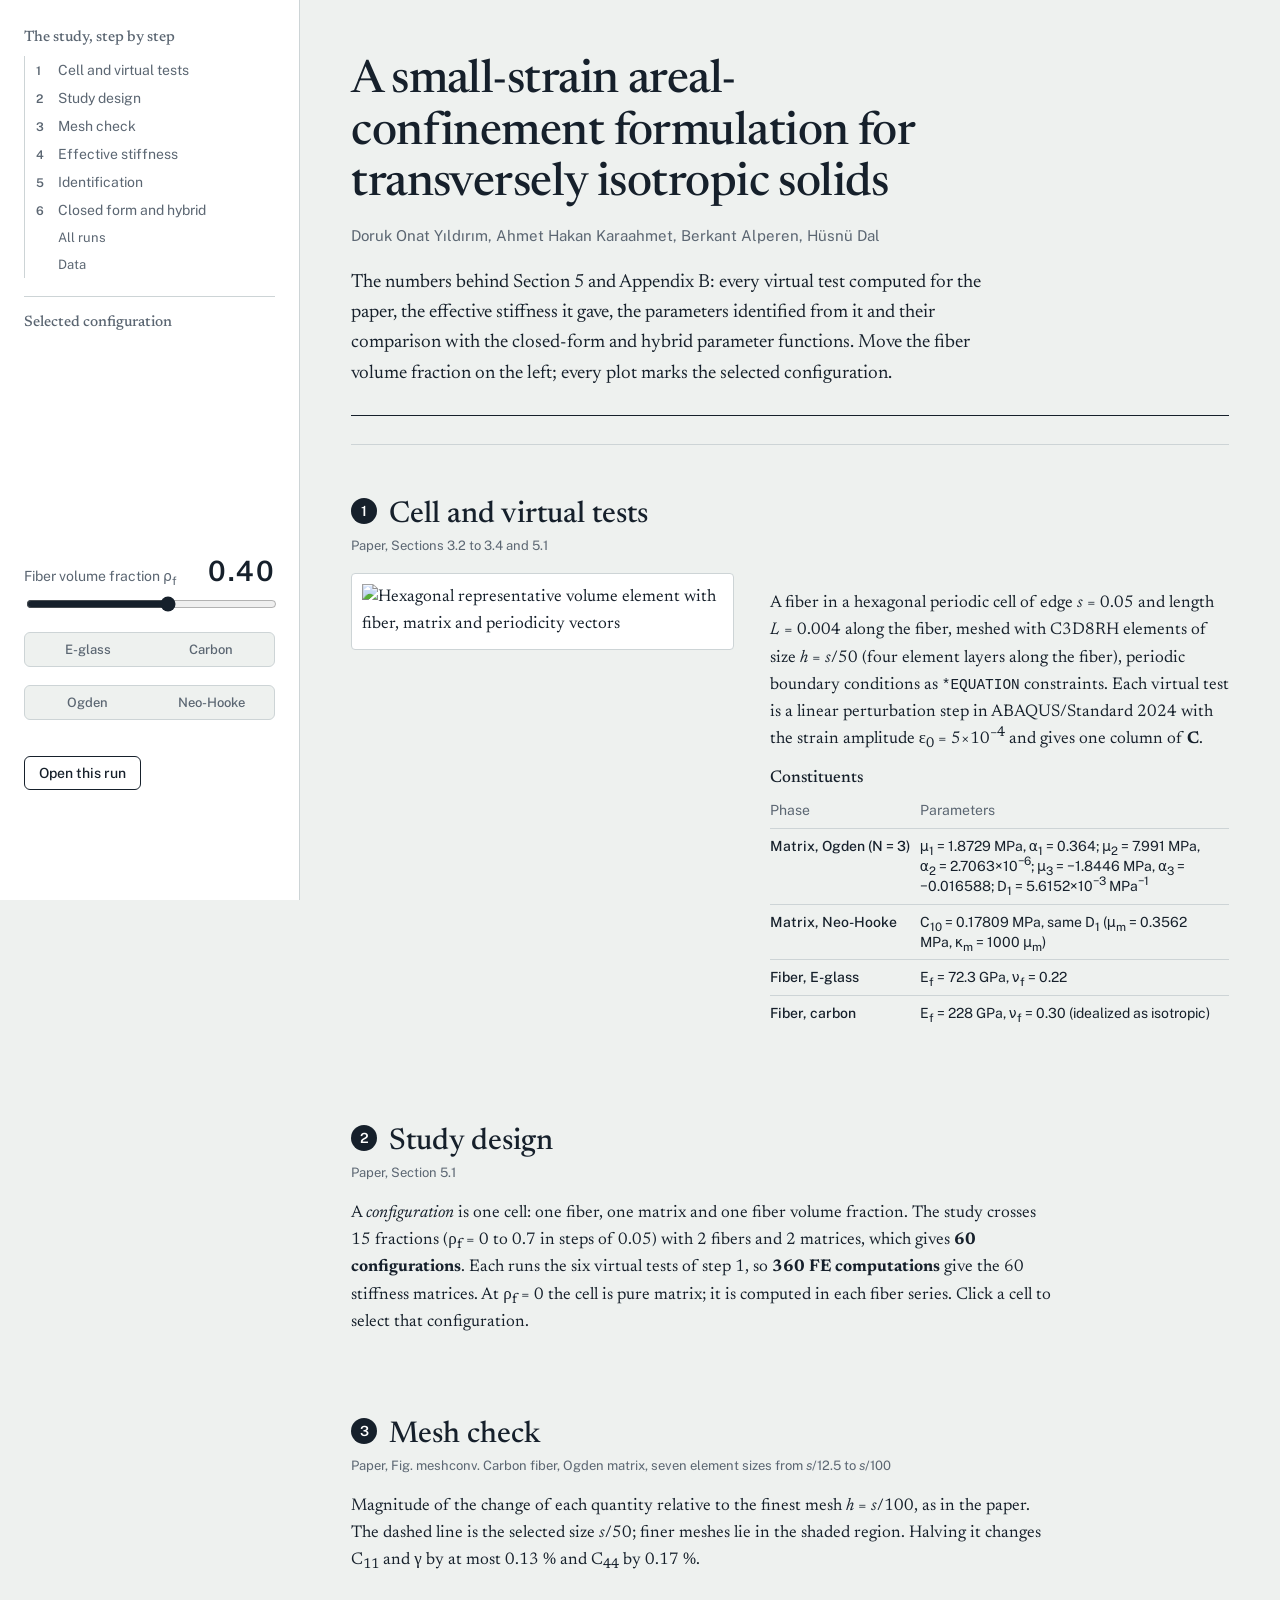
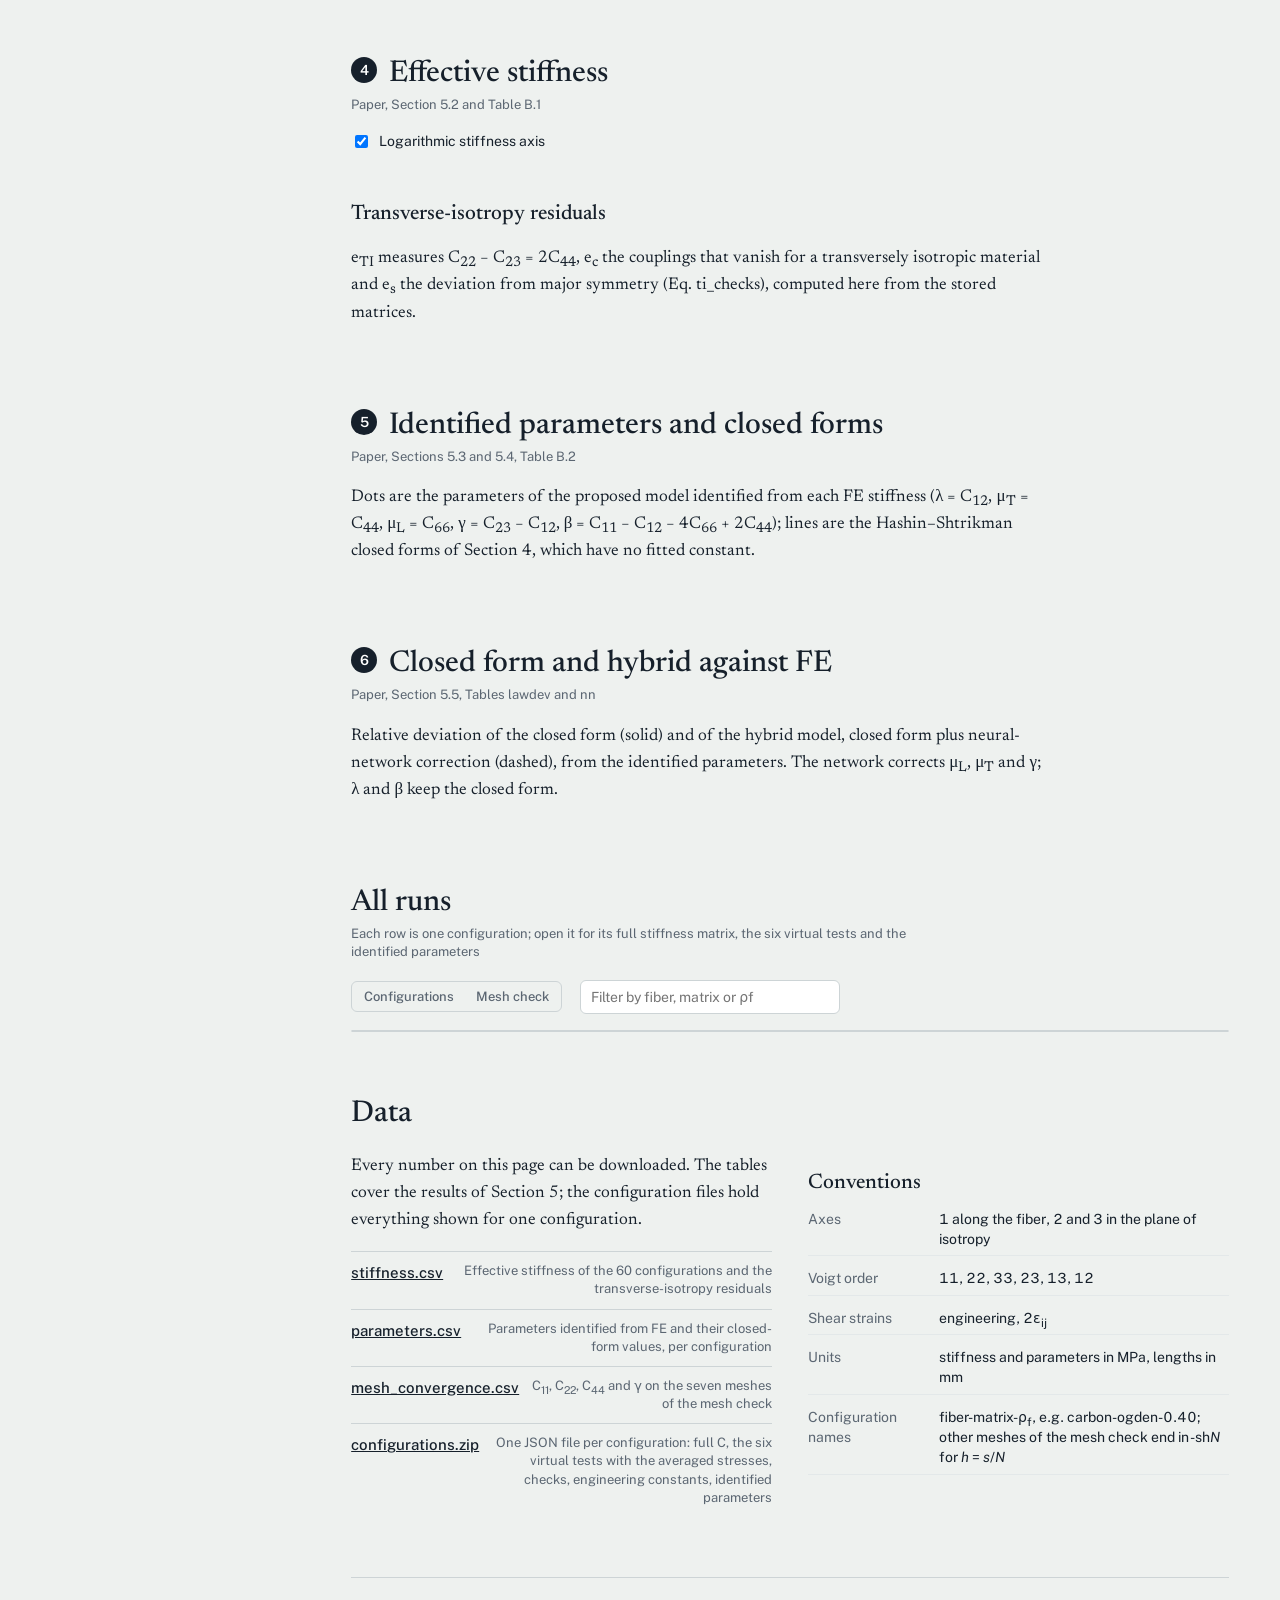
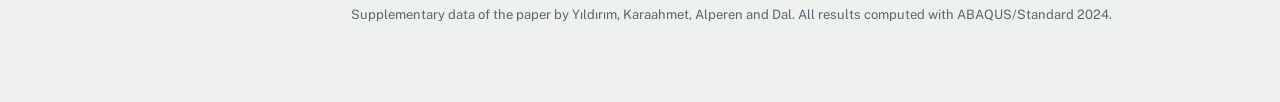
==== src/index.html @ 4d4d81b9 "Supplementary data page of the areal-confinement paper" ====
<!doctype html>
<html lang="en">
<head>
<meta charset="utf-8">
<meta name="viewport" content="width=device-width, initial-scale=1">
<title>Areal confinement data</title>
<meta name="description" content="Every finite element run, stiffness matrix and identified parameter behind the paper on the areal-confinement formulation for transversely isotropic solids.">
<link rel="preconnect" href="https://fonts.googleapis.com">
<link rel="preconnect" href="https://fonts.gstatic.com" crossorigin>
<link href="https://fonts.googleapis.com/css2?family=Newsreader:ital,opsz,wght@0,6..72,400;0,6..72,500;0,6..72,600;1,6..72,400&family=Public+Sans:wght@400;500;600&display=swap" rel="stylesheet">
<link rel="stylesheet" href="style.css">
<link rel="icon" href="data:image/svg+xml,%3Csvg xmlns='http://www.w3.org/2000/svg' viewBox='-1 -1 2 2'%3E%3Cpolygon points='1,0 .5,.866 -.5,.866 -1,0 -.5,-.866 .5,-.866' fill='%23e3c27a'/%3E%3Ccircle r='.55' fill='%231c7c8c'/%3E%3C/svg%3E">
</head>
<body>
<a class="skip" href="#main">Skip to the data</a>

<aside class="rail" aria-label="Selected run">
  <div class="rail-inner">
    <nav class="steps" aria-label="Study steps">
      <p class="rail-title">The study, step by step</p>
      <ol id="step-nav">
        <li><a href="#model"><b>1</b>Cell and virtual tests</a></li>
        <li><a href="#design"><b>2</b>Study design</a></li>
        <li><a href="#mesh"><b>3</b>Mesh check</a></li>
        <li><a href="#stiffness"><b>4</b>Effective stiffness</a></li>
        <li><a href="#parameters"><b>5</b>Identification</a></li>
        <li><a href="#hybrid"><b>6</b>Closed form and hybrid</a></li>
        <li class="aux"><a href="#runs">All runs</a></li>
        <li class="aux"><a href="#data">Data</a></li>
      </ol>
    </nav>
    <p class="rail-title">Selected configuration</p>
    <svg id="cell" class="cell" viewBox="-1.45 -1.3 2.9 2.6" role="img" aria-label="Cross-section of the periodic hexagonal cell at the selected fiber volume fraction"></svg>
    <div class="control">
      <label for="rho">Fiber volume fraction <span class="sym">&rho;<sub>f</sub></span></label>
      <output id="rho-out" for="rho">0.40</output>
      <input id="rho" type="range" min="0" max="14" step="1" value="8">
    </div>
    <div class="control seg" role="radiogroup" aria-label="Fiber">
      <button type="button" data-fiber="E-glass" role="radio">E-glass</button>
      <button type="button" data-fiber="carbon" role="radio">Carbon</button>
    </div>
    <div class="control seg" role="radiogroup" aria-label="Matrix">
      <button type="button" data-matrix="ogden" role="radio">Ogden</button>
      <button type="button" data-matrix="neo_hooke" role="radio">Neo-Hooke</button>
    </div>
    <dl id="readout" class="readout"></dl>
    <button type="button" id="open-current" class="link-btn">Open this run</button>
  </div>
</aside>

<main id="main">
  <header class="intro">
    <h1>A small-strain areal-confinement formulation for transversely isotropic solids</h1>
    <p class="authors">Doruk Onat Y&inodot;ld&inodot;r&inodot;m, Ahmet Hakan Karaahmet, Berkant Alperen, H&uuml;sn&uuml; Dal</p>
    <p class="lede">The numbers behind Section&nbsp;5 and Appendix&nbsp;B: every virtual test computed for the paper, the
      effective stiffness it gave, the parameters identified from it and their comparison with the closed-form and
      hybrid parameter functions. Move the fiber volume fraction on the left; every plot marks the selected configuration.</p>
    <ol class="flow" id="flow"></ol>
  </header>

  <section id="model" aria-labelledby="h-model">
    <h2 id="h-model"><span class="num">1</span>Cell and virtual tests</h2>
    <p class="sec-ref">Paper, Sections 3.2 to 3.4 and 5.1</p>
    <div class="split">
      <figure class="rve">
        <img src="img/fig_hexrve.png" alt="Hexagonal representative volume element with fiber, matrix and periodicity vectors" loading="lazy">
      </figure>
      <div>
        <p>A fiber in a hexagonal periodic cell of edge <i>s</i>&nbsp;=&nbsp;0.05 and length <i>L</i>&nbsp;=&nbsp;0.004 along the fiber, meshed with
          C3D8RH elements of size <i>h</i>&nbsp;=&nbsp;<i>s</i>/50 (four element layers along the fiber), periodic boundary conditions as
          <code>*EQUATION</code> constraints. Each virtual test is a linear perturbation step in ABAQUS/Standard 2024 with the strain amplitude
          &epsilon;<sub>0</sub>&nbsp;=&nbsp;5&times;10<sup>&minus;4</sup> and gives one column of <b>C</b>.</p>
        <table class="materials">
          <caption>Constituents</caption>
          <thead><tr><th scope="col">Phase</th><th scope="col">Parameters</th></tr></thead>
          <tbody>
            <tr><th scope="row">Matrix, Ogden (N = 3)</th><td>&mu;<sub>1</sub> = 1.8729 MPa, &alpha;<sub>1</sub> = 0.364; &mu;<sub>2</sub> = 7.991 MPa, &alpha;<sub>2</sub> = 2.7063&times;10<sup>&minus;6</sup>; &mu;<sub>3</sub> = &minus;1.8446 MPa, &alpha;<sub>3</sub> = &minus;0.016588; D<sub>1</sub> = 5.6152&times;10<sup>&minus;3</sup> MPa<sup>&minus;1</sup></td></tr>
            <tr><th scope="row">Matrix, Neo-Hooke</th><td>C<sub>10</sub> = 0.17809 MPa, same D<sub>1</sub> (&mu;<sub>m</sub> = 0.3562 MPa, &kappa;<sub>m</sub> = 1000 &mu;<sub>m</sub>)</td></tr>
            <tr><th scope="row">Fiber, E-glass</th><td>E<sub>f</sub> = 72.3 GPa, &nu;<sub>f</sub> = 0.22</td></tr>
            <tr><th scope="row">Fiber, carbon</th><td>E<sub>f</sub> = 228 GPa, &nu;<sub>f</sub> = 0.30 (idealized as isotropic)</td></tr>
          </tbody>
        </table>
      </div>
    </div>
    <div class="tests">
      <div class="test-tabs" role="tablist" aria-label="Virtual test" id="test-tabs"></div>
      <figure class="test-view" id="test-view" role="tabpanel"></figure>
    </div>
  </section>

  <section id="design" aria-labelledby="h-design">
    <h2 id="h-design"><span class="num">2</span>Study design</h2>
    <p class="sec-ref">Paper, Section 5.1</p>
    <p>A <em>configuration</em> is one cell: one fiber, one matrix and one fiber volume fraction. The study crosses
      15 fractions (&rho;<sub>f</sub>&nbsp;=&nbsp;0 to 0.7 in steps of 0.05) with 2 fibers and 2 matrices, which gives
      <b>60 configurations</b>. Each runs the six virtual tests of step&nbsp;1, so <b>360 FE computations</b> give the 60 stiffness matrices.
      At &rho;<sub>f</sub>&nbsp;=&nbsp;0 the cell is pure matrix; it is computed in each fiber series. Click a cell to select that configuration.</p>
    <div class="scroll"><table class="matrix" id="design-matrix"></table></div>
  </section>

  <section id="mesh" aria-labelledby="h-mesh">
    <h2 id="h-mesh"><span class="num">3</span>Mesh check</h2>
    <p class="sec-ref">Paper, Fig. meshconv. Carbon fiber, Ogden matrix, seven element sizes from <i>s</i>/12.5 to <i>s</i>/100</p>
    <p>Magnitude of the change of each quantity relative to the finest mesh <i>h</i>&nbsp;=&nbsp;<i>s</i>/100, as in the paper. The dashed line is the selected size <i>s</i>/50; finer meshes lie in the shaded region.
      Halving it changes C<sub>11</sub> and &gamma; by at most 0.13&nbsp;% and C<sub>44</sub> by 0.17&nbsp;%.</p>
    <div class="grid g4" id="mesh-charts"></div>
  </section>

  <section id="stiffness" aria-labelledby="h-stiffness">
    <h2 id="h-stiffness"><span class="num">4</span>Effective stiffness</h2>
    <p class="sec-ref">Paper, Section 5.2 and Table B.1</p>
    <div class="toolbar">
      <label class="check"><input type="checkbox" id="logy" checked> Logarithmic stiffness axis</label>
    </div>
    <div class="grid g3" id="stiff-charts"></div>
    <h3>Transverse-isotropy residuals</h3>
    <p>e<sub>TI</sub> measures C<sub>22</sub>&nbsp;&minus;&nbsp;C<sub>23</sub>&nbsp;=&nbsp;2C<sub>44</sub>, e<sub>c</sub> the couplings that vanish
      for a transversely isotropic material and e<sub>s</sub> the deviation from major symmetry (Eq. ti_checks), computed here from the stored matrices.</p>
    <div class="grid g3" id="resid-charts"></div>
  </section>

  <section id="parameters" aria-labelledby="h-params">
    <h2 id="h-params"><span class="num">5</span>Identified parameters and closed forms</h2>
    <p class="sec-ref">Paper, Sections 5.3 and 5.4, Table B.2</p>
    <p>Dots are the parameters of the proposed model identified from each FE stiffness
      (&lambda; = C<sub>12</sub>, &mu;<sub>T</sub> = C<sub>44</sub>, &mu;<sub>L</sub> = C<sub>66</sub>, &gamma; = C<sub>23</sub> &minus; C<sub>12</sub>,
      &beta; = C<sub>11</sub> &minus; C<sub>12</sub> &minus; 4C<sub>66</sub> + 2C<sub>44</sub>); lines are the Hashin&ndash;Shtrikman closed forms of Section 4, which have no fitted constant.</p>
    <div class="grid g3" id="param-charts"></div>
  </section>

  <section id="hybrid" aria-labelledby="h-hybrid">
    <h2 id="h-hybrid"><span class="num">6</span>Closed form and hybrid against FE</h2>
    <p class="sec-ref">Paper, Section 5.5, Tables lawdev and nn</p>
    <p>Relative deviation of the closed form (solid) and of the hybrid model, closed form plus neural-network correction (dashed), from the identified
      parameters. The network corrects &mu;<sub>L</sub>, &mu;<sub>T</sub> and &gamma;; &lambda; and &beta; keep the closed form.</p>
    <div class="grid g3" id="dev-charts"></div>
  </section>

  <section id="runs" aria-labelledby="h-runs">
    <h2 id="h-runs">All runs</h2>
    <p class="sec-ref">Each row is one configuration; open it for its full stiffness matrix, the six virtual tests and the identified parameters</p>
    <div class="toolbar" id="run-filters">
      <div class="seg small" role="radiogroup" aria-label="Study">
        <button type="button" data-study="main" role="radio">Configurations</button>
        <button type="button" data-study="mesh" role="radio">Mesh check</button>
      </div>
      <input type="search" id="run-search" placeholder="Filter by fiber, matrix or ρf" aria-label="Filter runs">
      <span id="run-count" class="muted"></span>
    </div>
    <div class="table-wrap">
      <table class="runs" id="run-table">
        <thead></thead>
        <tbody></tbody>
      </table>
    </div>
  </section>

  <section id="data" aria-labelledby="h-data">
    <h2 id="h-data">Data</h2>
    <div class="split even">
      <div>
        <p>Every number on this page can be downloaded. The tables cover the results of Section&nbsp;5; the configuration
          files hold everything shown for one configuration.</p>
        <ul class="downloads">
          <li><a href="data/stiffness.csv" download>stiffness.csv</a><span>Effective stiffness of the 60 configurations and the transverse-isotropy residuals</span></li>
          <li><a href="data/parameters.csv" download>parameters.csv</a><span>Parameters identified from FE and their closed-form values, per configuration</span></li>
          <li><a href="data/mesh_convergence.csv" download>mesh_convergence.csv</a><span>C<sub>11</sub>, C<sub>22</sub>, C<sub>44</sub> and &gamma; on the seven meshes of the mesh check</span></li>
          <li><a href="data/configurations.zip" download>configurations.zip</a><span>One JSON file per configuration: full C, the six virtual tests with the averaged stresses, checks, engineering constants, identified parameters</span></li>
        </ul>
      </div>
      <div>
        <h3>Conventions</h3>
        <dl class="kv conv">
          <div><dt>Axes</dt><dd>1 along the fiber, 2 and 3 in the plane of isotropy</dd></div>
          <div><dt>Voigt order</dt><dd>11, 22, 33, 23, 13, 12</dd></div>
          <div><dt>Shear strains</dt><dd>engineering, 2&epsilon;<sub>ij</sub></dd></div>
          <div><dt>Units</dt><dd>stiffness and parameters in MPa, lengths in mm</dd></div>
          <div><dt>Configuration names</dt><dd>fiber-matrix-&rho;<sub>f</sub>, e.g. carbon-ogden-0.40; other meshes of the mesh check end in -sh<i>N</i> for <i>h</i>&nbsp;=&nbsp;<i>s</i>/<i>N</i></dd></div>
        </dl>
      </div>
    </div>
  </section>

  <footer class="foot">
    <p>Supplementary data of the paper by Y&inodot;ld&inodot;r&inodot;m, Karaahmet, Alperen and Dal. All results computed with ABAQUS/Standard 2024.</p>
  </footer>
</main>

<div class="drawer-backdrop" id="backdrop" hidden></div>
<aside class="drawer" id="drawer" aria-labelledby="drawer-title" role="dialog" aria-modal="true" hidden>
  <header class="drawer-head">
    <h2 id="drawer-title"></h2>
    <button type="button" class="close" id="drawer-close" aria-label="Close">&times;</button>
  </header>
  <div class="drawer-body" id="drawer-body"></div>
</aside>

<div class="tip" id="tip" role="status" hidden></div>
<script src="app.js"></script>
</body>
</html>
---- src/style.css ----
:root {
  --bg: #eef1ef;
  --surface: #ffffff;
  --ink: #16202b;
  --muted: #5b6672;
  --rule: #cdd4d6;
  --matrix: #e3c27a;
  --matrix-edge: #b8964a;
  --glass: #1c7c8c;
  --carbon: #4a3f8f;
  --cursor: #c2410c;
  --grid: #e3e8e9;
  --serif: "Newsreader", "Iowan Old Style", Georgia, serif;
  --sans: "Public Sans", "Segoe UI", system-ui, sans-serif;
  --rail: 300px;
  color-scheme: light;
}
@media (prefers-color-scheme: dark) {
  :root:not([data-theme="light"]) {
    --bg: #12181e; --surface: #1a222a; --ink: #e6ebee; --muted: #98a3ad; --rule: #2e3943;
    --matrix: #8a7340; --matrix-edge: #b8964a; --glass: #4fb3c2; --carbon: #a597e6; --cursor: #f08a4b; --grid: #232d36;
    color-scheme: dark;
  }
}
:root[data-theme="dark"] {
  --bg: #12181e; --surface: #1a222a; --ink: #e6ebee; --muted: #98a3ad; --rule: #2e3943;
  --matrix: #8a7340; --matrix-edge: #b8964a; --glass: #4fb3c2; --carbon: #a597e6; --cursor: #f08a4b; --grid: #232d36;
  color-scheme: dark;
}

* { box-sizing: border-box; }
[hidden] { display: none !important; }
html { scroll-behavior: smooth; }
@media (prefers-reduced-motion: reduce) { html { scroll-behavior: auto; } * { transition: none !important; } }
body {
  margin: 0; background: var(--bg); color: var(--ink);
  font: 17px/1.6 var(--serif); font-optical-sizing: auto;
  display: grid; grid-template-columns: var(--rail) minmax(0, 1fr);
}
.skip { position: absolute; left: -999px; }
.skip:focus { left: 16px; top: 16px; z-index: 50; background: var(--surface); padding: 8px 12px; }
:focus-visible { outline: 2px solid var(--cursor); outline-offset: 2px; }
code { font: 0.85em/1 ui-monospace, Consolas, monospace; }
sub, sup { line-height: 0; }
.muted { color: var(--muted); }

/* rail: the cell is the instrument that drives the page */
.rail { position: sticky; top: 0; height: 100vh; border-right: 1px solid var(--rule); background: var(--surface); overflow-y: auto; }
.rail-inner { padding: 28px 24px 32px; display: flex; flex-direction: column; gap: 18px; font-family: var(--sans); font-size: 14px; }
.rail-title { margin: 0; font: 500 15px/1.3 var(--serif); color: var(--muted); }
.cell { width: 100%; height: auto; display: block; }
.cell .tile { fill: var(--matrix); stroke: var(--matrix-edge); stroke-width: 0.012; opacity: 0.28; }
.cell .tile-fiber { opacity: 0.22; }
.cell .main { fill: var(--matrix); stroke: var(--matrix-edge); stroke-width: 0.014; }
.cell .fiber { transition: r 260ms cubic-bezier(.3,.7,.2,1), fill 200ms; }
.cell .dim { stroke: var(--muted); stroke-width: 0.008; fill: none; }
.cell text { font: 0.11px var(--sans); fill: var(--muted); }
.control { display: grid; grid-template-columns: 1fr auto; align-items: baseline; gap: 6px 10px; }
.control label { color: var(--muted); }
.control output { font: 600 28px/1 var(--sans); font-variant-numeric: tabular-nums; }
.control input[type=range] { grid-column: 1 / -1; width: 100%; accent-color: var(--ink); }
.seg { display: flex; border: 1px solid var(--rule); border-radius: 6px; padding: 2px; gap: 2px; background: var(--bg); }
.seg button { flex: 1; font: 500 13px/1 var(--sans); padding: 8px 10px; border: 0; border-radius: 4px; background: transparent; color: var(--muted); cursor: pointer; }
.seg button[aria-checked="true"] { background: var(--surface); color: var(--ink); box-shadow: 0 0 0 1px var(--rule); }
.seg.small button { padding: 6px 10px; }
.readout { margin: 0; display: grid; grid-template-columns: auto 1fr; gap: 4px 14px; font-variant-numeric: tabular-nums; }
.readout dt { color: var(--muted); }
.readout dd { margin: 0; text-align: right; }
.readout .sep { grid-column: 1 / -1; border-top: 1px solid var(--rule); margin: 6px 0 2px; }
.link-btn { align-self: start; font: 500 14px var(--sans); color: var(--ink); background: none; border: 1px solid var(--ink); border-radius: 6px; padding: 8px 14px; cursor: pointer; }
.link-btn:hover { background: var(--ink); color: var(--surface); }

/* step navigator */
.steps ol { list-style: none; margin: 8px 0 0; padding: 0; border-left: 1px solid var(--rule); }
.steps a { display: flex; gap: 10px; align-items: baseline; padding: 5px 10px; margin-left: -1px; border-left: 2px solid transparent; color: var(--muted); text-decoration: none; line-height: 1.3; }
.steps a b { font: 600 12px/1 var(--sans); min-width: 12px; color: var(--muted); }
.steps a:hover { color: var(--ink); }
.steps a[aria-current] { border-left-color: var(--cursor); color: var(--ink); font-weight: 500; }
.steps a[aria-current] b { color: var(--cursor); }
.steps .aux a { padding-left: 32px; font-size: 13px; }
.steps + .rail-title { border-top: 1px solid var(--rule); padding-top: 16px; }
.rail .cell { max-width: 210px; margin: 0 auto; }

/* main column */
main { padding: 0 clamp(16px, 4vw, 56px) 40px; min-width: 0; }
main > header, main > section, main > footer { max-width: 1120px; }
.intro { padding: 56px 0 28px; border-bottom: 1px solid var(--rule); }
.intro h1 { font: 500 clamp(30px, 4.2vw, 46px)/1.12 var(--serif); letter-spacing: -0.012em; margin: 0 0 14px; max-width: 22ch; }
.authors { font: 15px/1.4 var(--sans); color: var(--muted); margin: 0 0 22px; }
.lede { font-size: 19px; max-width: 64ch; margin: 0 0 26px; }
.flow { list-style: none; margin: 0; padding: 0; display: grid; grid-template-columns: repeat(3, minmax(0, 1fr)); border-top: 1px solid var(--ink); }
.flow li:nth-child(n+4) { border-top: 1px solid var(--rule); }
.flow li:nth-child(3n) { border-right: 0; }
.flow li:nth-child(3n+1) a { margin-left: 0; }
.flow li { border-right: 1px solid var(--rule); }
.flow li:last-child { border-right: 0; }
.flow a { display: grid; gap: 2px; padding: 12px 14px 12px 0; margin-left: 14px; color: inherit; text-decoration: none; height: 100%; }
.flow li:first-child a { margin-left: 0; }
.flow a:hover .ft { color: var(--cursor); }
.flow .fn { font: 600 12px/1 var(--sans); color: var(--muted); }
.flow .ft { font: 500 14px/1.3 var(--sans); }
.flow .fk { font: 500 22px/1.25 var(--serif); font-variant-numeric: tabular-nums lining-nums; margin-top: 4px; }
.flow .fd { font: 12.5px/1.4 var(--sans); color: var(--muted); }
h2 .num { display: inline-block; font: 600 14px/1 var(--sans); color: var(--surface); background: var(--ink); border-radius: 50%; width: 26px; height: 26px; line-height: 26px; text-align: center; margin-right: 12px; vertical-align: 6px; }
.matrix { font: 13px/1.2 var(--sans); }
.matrix caption { caption-side: bottom; text-align: left; color: var(--muted); padding-top: 8px; font-size: 12.5px; }
.matrix th { font-weight: 500; color: var(--muted); padding: 4px 2px; font-variant-numeric: tabular-nums; font-size: 11.5px; }
.matrix th.l { text-align: left; padding-right: 14px; white-space: nowrap; color: var(--ink); font-size: 13px; }
.matrix td { padding: 1px; }
.matrix button { display: block; width: 40px; height: 40px; padding: 3px; border: 1px solid transparent; border-radius: 6px; background: none; cursor: pointer; }
.matrix button:hover { border-color: var(--rule); }
.matrix button.sel { border-color: var(--cursor); box-shadow: 0 0 0 1px var(--cursor); }
.matrix svg { width: 100%; height: 100%; display: block; }
.matrix .hx { fill: var(--matrix); stroke: var(--matrix-edge); stroke-width: 0.05; }
.matrix .sw, .runs .sw { display: inline-block; width: 9px; height: 9px; border-radius: 50%; margin-right: 6px; }
.ledger { display: grid; grid-template-columns: repeat(auto-fit, minmax(140px, 1fr)); gap: 0; margin: 0; border-top: 1px solid var(--ink); }
.ledger div { padding: 10px 14px 4px 0; }
.ledger dt { font: 13px/1.3 var(--sans); color: var(--muted); }
.ledger dd { margin: 2px 0 0; font: 500 24px/1.2 var(--serif); font-variant-numeric: tabular-nums lining-nums; }
.ledger.small { grid-template-columns: minmax(0, 1fr); }
.ledger.small dt, .ledger.small dd { overflow-wrap: anywhere; }
.ledger.small dd { font-size: 15px; font-family: var(--sans); }
section { padding: 52px 0 12px; scroll-margin-top: 12px; }
h2 { font: 500 30px/1.2 var(--serif); margin: 0 0 4px; }
h3 { font: 500 21px/1.3 var(--serif); margin: 34px 0 6px; }
.sec-ref { font: 13px/1.4 var(--sans); color: var(--muted); margin: 0 0 18px; }
section > p, .split p { max-width: 70ch; }
.split { display: grid; grid-template-columns: minmax(0, 5fr) minmax(0, 6fr); gap: 36px; align-items: start; }
.split.even { grid-template-columns: minmax(0, 1fr) minmax(0, 1fr); }
.rve { margin: 0; background: #fff; border: 1px solid var(--rule); border-radius: 4px; padding: 10px; }
.rve img { width: 100%; height: auto; display: block; }
table { border-collapse: collapse; font: 14px/1.45 var(--sans); }
.materials { width: 100%; margin-top: 12px; }
.materials caption { text-align: left; font: 500 17px var(--serif); padding-bottom: 6px; }
.materials th, .materials td { text-align: left; vertical-align: top; padding: 7px 10px 7px 0; border-top: 1px solid var(--rule); }
.materials th[scope=row] { font-weight: 500; white-space: nowrap; }
.materials thead th { color: var(--muted); font-weight: 400; border-top: 0; }

.tests { margin-top: 30px; display: grid; grid-template-columns: 250px minmax(0, 1fr); gap: 24px; align-items: start; }
.test-tabs { display: flex; flex-direction: column; border-left: 1px solid var(--rule); }
.test-tabs button { text-align: left; font: 14px/1.35 var(--sans); background: none; border: 0; border-left: 3px solid transparent; margin-left: -2px; padding: 9px 12px; color: var(--muted); cursor: pointer; }
.test-tabs button[aria-selected="true"] { border-left-color: var(--ink); color: var(--ink); }
.test-tabs button b { display: block; font-weight: 500; color: var(--ink); }
.test-view { margin: 0; }
.test-view img { width: 100%; max-width: 720px; height: auto; display: block; border-radius: 4px; background: #fff; }
.test-view figcaption { font: 14px/1.5 var(--sans); color: var(--muted); margin-top: 8px; max-width: 70ch; }

.toolbar { display: flex; flex-wrap: wrap; gap: 12px 18px; align-items: center; margin: 0 0 16px; font: 14px var(--sans); }
.check { display: inline-flex; gap: 8px; align-items: center; cursor: pointer; }
.grid { display: grid; gap: 18px; }
.g3 { grid-template-columns: repeat(auto-fill, minmax(290px, 1fr)); }
.g4 { grid-template-columns: repeat(auto-fill, minmax(250px, 1fr)); }

/* charts */
.chart { background: var(--surface); border: 1px solid var(--rule); border-radius: 4px; padding: 12px 12px 6px; }
.chart h4 { margin: 0 0 2px; font: 500 16px/1.3 var(--serif); }
.chart h4 small { font: 12px var(--sans); color: var(--muted); margin-left: 6px; }
.chart svg { width: 100%; height: auto; display: block; overflow: visible; font-family: var(--sans); }
.chart .axis line, .chart .axis path { stroke: var(--muted); stroke-width: 1; }
.chart .gridline { stroke: var(--grid); stroke-width: 1; }
.chart .tick { font-size: 10.5px; fill: var(--muted); font-variant-numeric: tabular-nums; }
.chart .alabel { font-size: 11px; fill: var(--muted); }
.chart .series { fill: none; stroke-width: 1.8; stroke-linejoin: round; }
.chart .dot { stroke: var(--surface); stroke-width: 1; cursor: pointer; }
.chart .dot.sel { stroke: var(--ink); stroke-width: 2; }
.chart .cursor { stroke: var(--cursor); stroke-width: 1; stroke-dasharray: 3 3; }
.chart .mark { stroke: var(--muted); stroke-width: 1; stroke-dasharray: 5 3; }
.chart .shade { fill: var(--grid); }
.legend { display: flex; flex-wrap: wrap; gap: 4px 14px; font: 12px var(--sans); color: var(--muted); margin: 4px 0 2px; }
.legend span { display: inline-flex; align-items: center; gap: 6px; }
.legend i { display: inline-block; width: 18px; height: 0; border-top: 2px solid; }
.legend i.dotkey { width: 8px; height: 8px; border: 0; border-radius: 50%; }
.legend i.dash { border-top-style: dashed; }

/* run table */
.toolbar input[type=search] { font: 14px var(--sans); padding: 8px 10px; border: 1px solid var(--rule); border-radius: 6px; background: var(--surface); color: var(--ink); min-width: 260px; }
.table-wrap { overflow-x: auto; border: 1px solid var(--rule); border-radius: 4px; background: var(--surface); max-height: 640px; }
.runs { width: 100%; font-variant-numeric: tabular-nums; }
.runs th, .runs td { padding: 7px 12px; text-align: right; white-space: nowrap; border-bottom: 1px solid var(--grid); }
.runs th:first-child, .runs td:first-child, .runs td.l, .runs th.l { text-align: left; }
.runs thead th { position: sticky; top: 0; background: var(--surface); font-weight: 500; color: var(--muted); border-bottom: 1px solid var(--rule); cursor: pointer; user-select: none; }
.runs thead th[aria-sort] { color: var(--ink); }
.runs tbody tr { cursor: pointer; }
.runs tbody tr:hover, .runs tbody tr.sel { background: var(--bg); }
.runs .sw { display: inline-block; width: 9px; height: 9px; border-radius: 50%; margin-right: 6px; vertical-align: 0; }
.runs code { font-size: 12px; color: var(--muted); }

.downloads { list-style: none; padding: 0; margin: 16px 0 0; font: 15px/1.4 var(--sans); }
.downloads li { padding: 10px 0; border-top: 1px solid var(--rule); display: flex; justify-content: space-between; gap: 12px; }
.downloads a { color: var(--ink); font-weight: 500; }
.downloads span { color: var(--muted); font-size: 13px; text-align: right; }
.foot { margin-top: 48px; padding-top: 16px; border-top: 1px solid var(--rule); font: 13px var(--sans); color: var(--muted); }

/* drawer */
.drawer-backdrop { position: fixed; inset: 0; background: rgb(10 15 20 / 0.35); z-index: 30; }
.drawer { position: fixed; top: 0; right: 0; bottom: 0; width: min(760px, 100vw); background: var(--surface); z-index: 31; display: flex; flex-direction: column; border-left: 1px solid var(--rule); box-shadow: -18px 0 40px rgb(0 0 0 / 0.12); }
.drawer-head { display: flex; justify-content: space-between; align-items: start; gap: 16px; padding: 22px 26px 14px; border-bottom: 1px solid var(--rule); }
.drawer-head h2 { font-size: 24px; }
.close { font: 28px/1 var(--sans); background: none; border: 0; color: var(--muted); cursor: pointer; padding: 0 4px; }
.drawer-body { overflow-y: auto; padding: 6px 26px 40px; font-family: var(--sans); font-size: 14px; }
.drawer-body h3 { font-size: 18px; margin: 24px 0 8px; }
.drawer-body .ids { color: var(--muted); }
.drawer-body table { width: 100%; font-variant-numeric: tabular-nums; }
.drawer-body td, .drawer-body th { padding: 5px 8px; text-align: right; border-bottom: 1px solid var(--grid); }
.drawer-body th { font-weight: 500; color: var(--muted); }
.drawer-body td.l, .drawer-body th.l { text-align: left; }
.cmat td { font-size: 12.5px; }
.scroll { overflow-x: auto; overflow-y: hidden; }
.kv { display: grid; grid-template-columns: repeat(auto-fill, minmax(170px, 1fr)); gap: 6px 18px; margin: 0; }
.kv div { display: flex; justify-content: space-between; gap: 8px; border-bottom: 1px solid var(--grid); padding: 4px 0; }
.kv dt { color: var(--muted); }
.kv dd { margin: 0; font-variant-numeric: tabular-nums; }
.kv.conv { grid-template-columns: minmax(0, 1fr); font: 14px/1.45 var(--sans); }
.kv.conv div { display: grid; grid-template-columns: 8.5em minmax(0, 1fr); gap: 12px; padding: 6px 0; }

.tip { position: fixed; z-index: 40; pointer-events: none; background: var(--ink); color: var(--surface); font: 12px/1.45 var(--sans); padding: 6px 9px; border-radius: 4px; max-width: 260px; font-variant-numeric: tabular-nums; }

@media (max-width: 980px) {
  body { display: block; }
  .rail { position: sticky; top: 0; height: auto; z-index: 20; border-right: 0; border-bottom: 1px solid var(--rule); }
  .rail-inner { padding: 8px 16px; display: grid; grid-template-columns: 58px 1fr 1fr; gap: 6px 12px; align-items: center; }
  .rail-inner .control:not(.seg) { grid-column: 2 / -1; }
  .rail-inner .seg button { padding: 6px 8px; }
  .rail-title, .readout, #open-current, .steps { display: none; }
  .cell { grid-row: span 2; }
  .control output { font-size: 20px; }
  .split, .split.even, .tests { grid-template-columns: 1fr; }
  .test-tabs { flex-direction: row; overflow-x: auto; border-left: 0; border-bottom: 1px solid var(--rule); }
  .test-tabs button { border-left: 0; border-bottom: 3px solid transparent; margin: 0 0 -2px; white-space: nowrap; }
  .test-tabs button[aria-selected="true"] { border-bottom-color: var(--ink); }
  .test-tabs button b { display: inline; }
  .test-tabs button span { display: none; }
  .intro { padding-top: 28px; }
  .flow { grid-template-columns: 1fr 1fr; }
  .flow li:nth-child(n) { border-right: 1px solid var(--rule); }
  .flow li:nth-child(2n) { border-right: 0; }
  .flow li:nth-child(n+3) { border-top: 1px solid var(--rule); }
  .flow li:nth-child(n) a { margin-left: 14px; }
  .flow li:nth-child(2n+1) a { margin-left: 0; }
}
@media (max-width: 520px) {
  body { font-size: 16px; }
  .toolbar input[type=search] { min-width: 0; width: 100%; }
  .g3, .g4 { grid-template-columns: 1fr; }
}
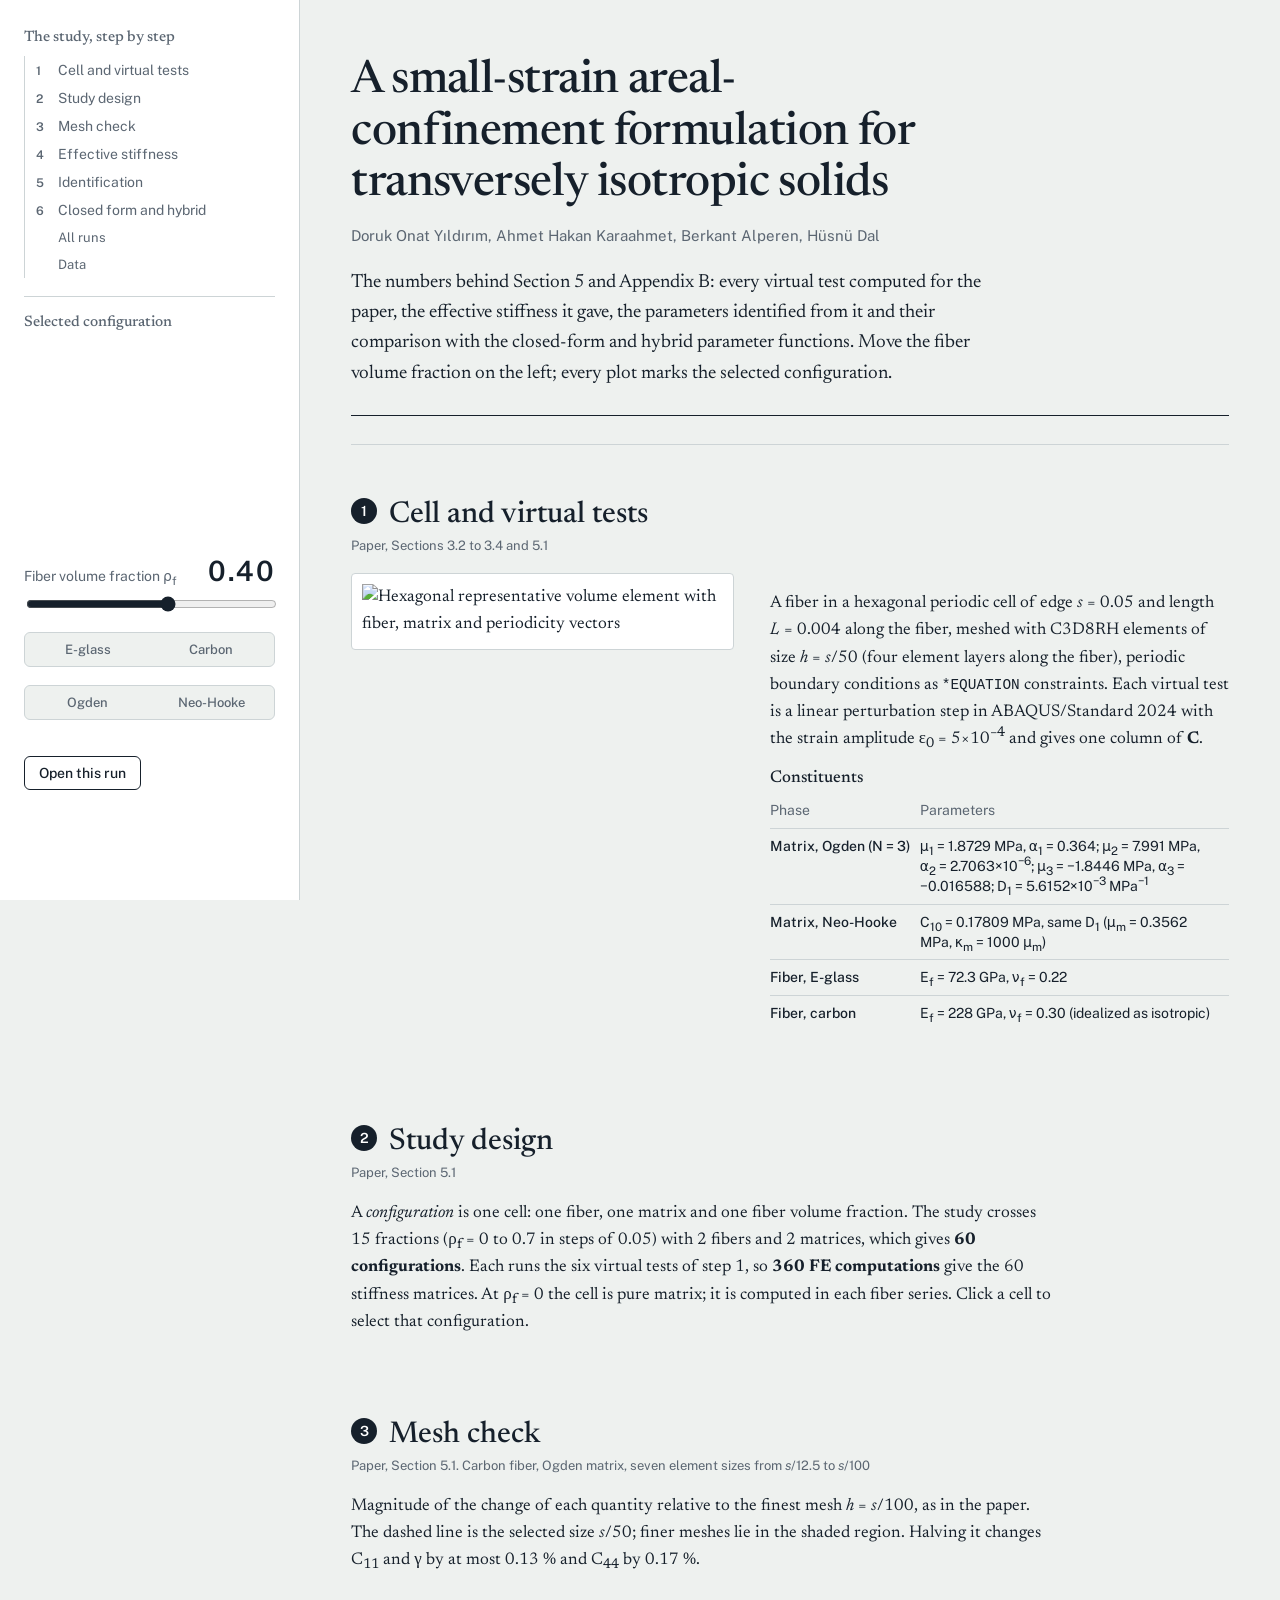
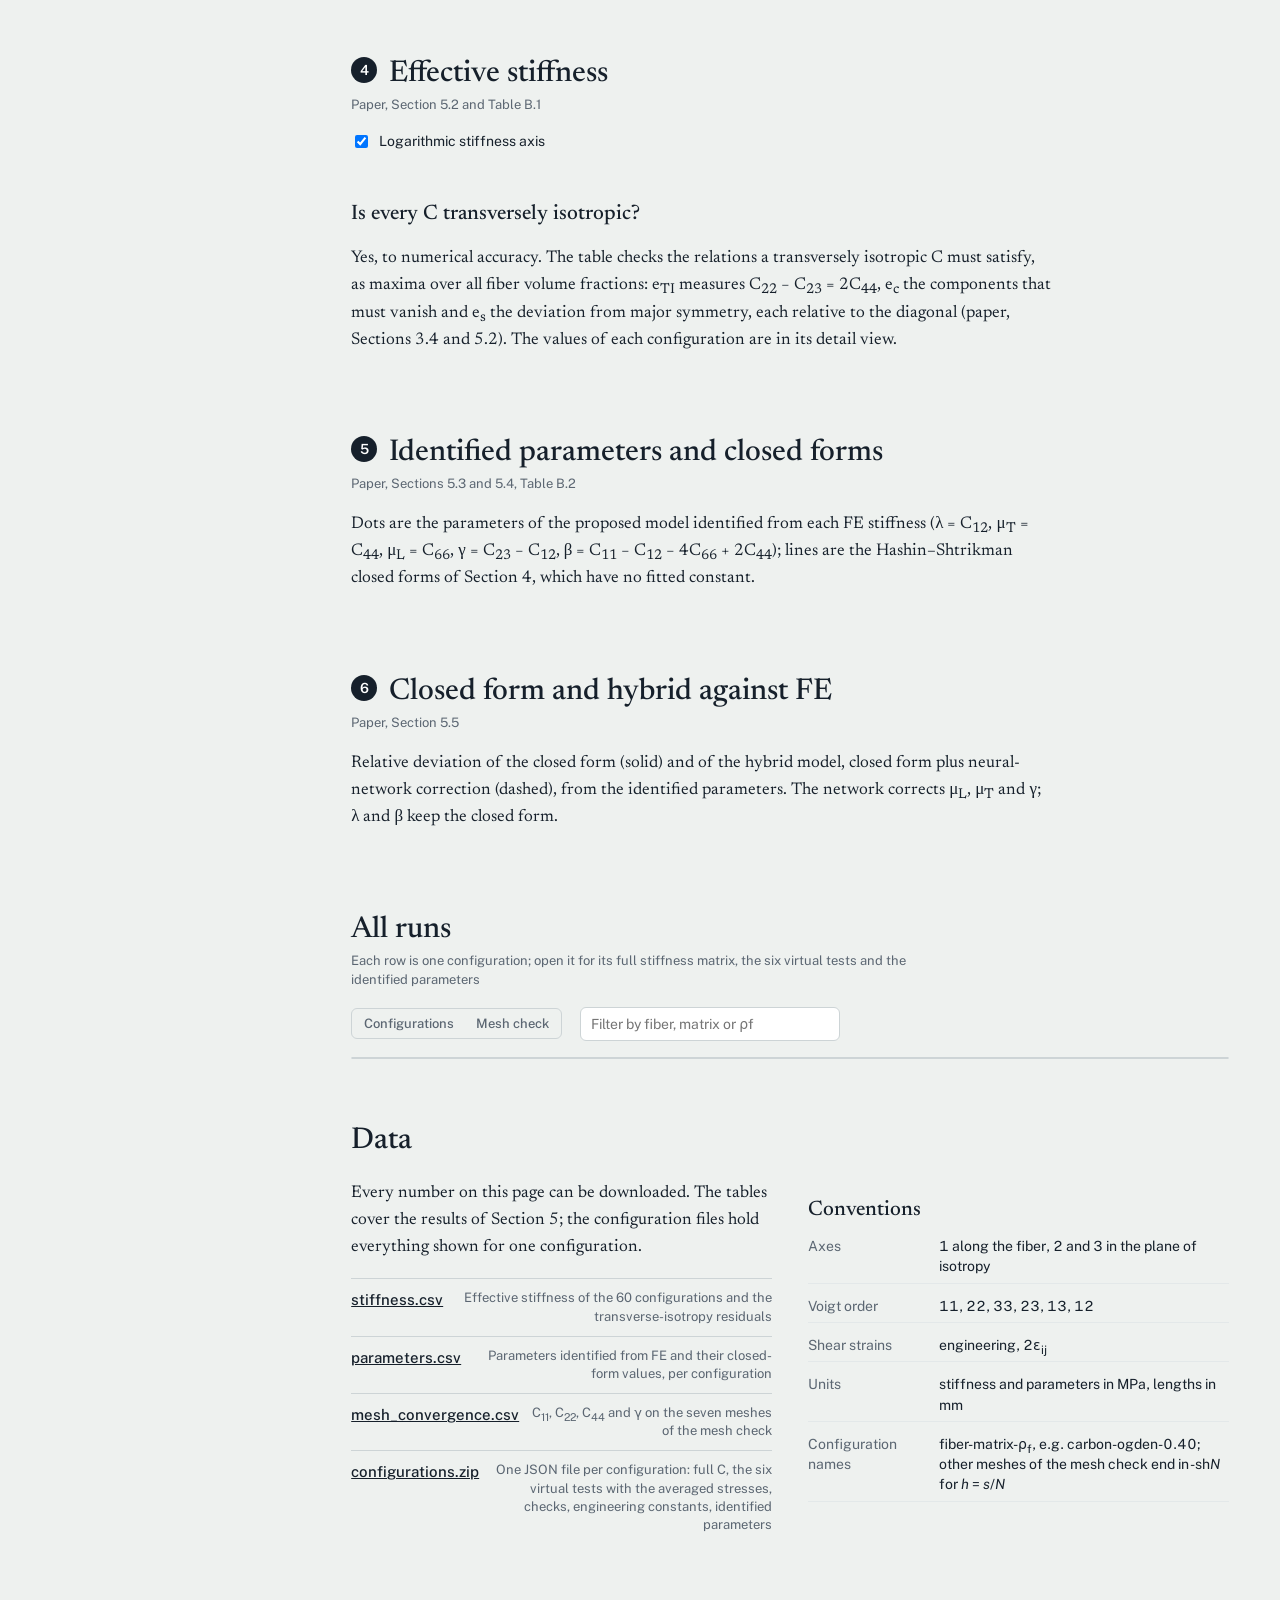
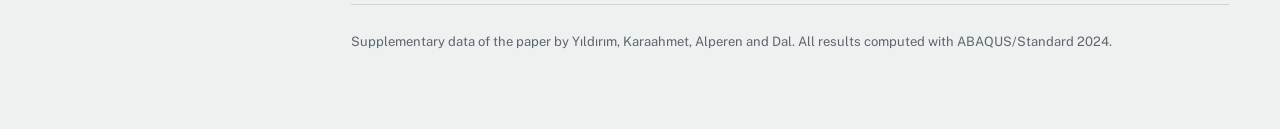
==== commit 0d0143a6: "Transverse-isotropy check as the paper's residual table (maxima per constituent pair) instead of thr" ====
--- a/src/index.html
+++ b/src/index.html
@@ -101,7 +101,7 @@
 
   <section id="mesh" aria-labelledby="h-mesh">
     <h2 id="h-mesh"><span class="num">3</span>Mesh check</h2>
-    <p class="sec-ref">Paper, Fig. meshconv. Carbon fiber, Ogden matrix, seven element sizes from <i>s</i>/12.5 to <i>s</i>/100</p>
+    <p class="sec-ref">Paper, Section 5.1. Carbon fiber, Ogden matrix, seven element sizes from <i>s</i>/12.5 to <i>s</i>/100</p>
     <p>Magnitude of the change of each quantity relative to the finest mesh <i>h</i>&nbsp;=&nbsp;<i>s</i>/100, as in the paper. The dashed line is the selected size <i>s</i>/50; finer meshes lie in the shaded region.
       Halving it changes C<sub>11</sub> and &gamma; by at most 0.13&nbsp;% and C<sub>44</sub> by 0.17&nbsp;%.</p>
     <div class="grid g4" id="mesh-charts"></div>
@@ -114,10 +114,12 @@
       <label class="check"><input type="checkbox" id="logy" checked> Logarithmic stiffness axis</label>
     </div>
     <div class="grid g3" id="stiff-charts"></div>
-    <h3>Transverse-isotropy residuals</h3>
-    <p>e<sub>TI</sub> measures C<sub>22</sub>&nbsp;&minus;&nbsp;C<sub>23</sub>&nbsp;=&nbsp;2C<sub>44</sub>, e<sub>c</sub> the couplings that vanish
-      for a transversely isotropic material and e<sub>s</sub> the deviation from major symmetry (Eq. ti_checks), computed here from the stored matrices.</p>
-    <div class="grid g3" id="resid-charts"></div>
+    <h3>Is every C transversely isotropic?</h3>
+    <p>Yes, to numerical accuracy. The table checks the relations a transversely isotropic C must satisfy, as maxima over
+      all fiber volume fractions: e<sub>TI</sub> measures C<sub>22</sub>&nbsp;&minus;&nbsp;C<sub>23</sub>&nbsp;=&nbsp;2C<sub>44</sub>,
+      e<sub>c</sub> the components that must vanish and e<sub>s</sub> the deviation from major symmetry, each relative to the diagonal
+      (paper, Sections&nbsp;3.4 and 5.2). The values of each configuration are in its detail view.</p>
+    <div class="scroll"><table class="resid" id="resid-table"></table></div>
   </section>
 
   <section id="parameters" aria-labelledby="h-params">
@@ -131,7 +133,7 @@
 
   <section id="hybrid" aria-labelledby="h-hybrid">
     <h2 id="h-hybrid"><span class="num">6</span>Closed form and hybrid against FE</h2>
-    <p class="sec-ref">Paper, Section 5.5, Tables lawdev and nn</p>
+    <p class="sec-ref">Paper, Section 5.5</p>
     <p>Relative deviation of the closed form (solid) and of the hybrid model, closed form plus neural-network correction (dashed), from the identified
       parameters. The network corrects &mu;<sub>L</sub>, &mu;<sub>T</sub> and &gamma;; &lambda; and &beta; keep the closed form.</p>
     <div class="grid g3" id="dev-charts"></div>
--- a/src/style.css
+++ b/src/style.css
@@ -172,6 +172,11 @@
 .legend i.dotkey { width: 8px; height: 8px; border: 0; border-radius: 50%; }
 .legend i.dash { border-top-style: dashed; }
 
+.resid { font-variant-numeric: tabular-nums; background: var(--surface); border: 1px solid var(--rule); border-radius: 4px; }
+.resid th, .resid td { padding: 8px 14px; text-align: right; white-space: nowrap; border-bottom: 1px solid var(--grid); }
+.resid thead th { font-weight: 500; color: var(--muted); }
+.resid th.l { text-align: left; font-weight: 500; }
+
 /* run table */
 .toolbar input[type=search] { font: 14px var(--sans); padding: 8px 10px; border: 1px solid var(--rule); border-radius: 6px; background: var(--surface); color: var(--ink); min-width: 260px; }
 .table-wrap { overflow-x: auto; border: 1px solid var(--rule); border-radius: 4px; background: var(--surface); max-height: 640px; }
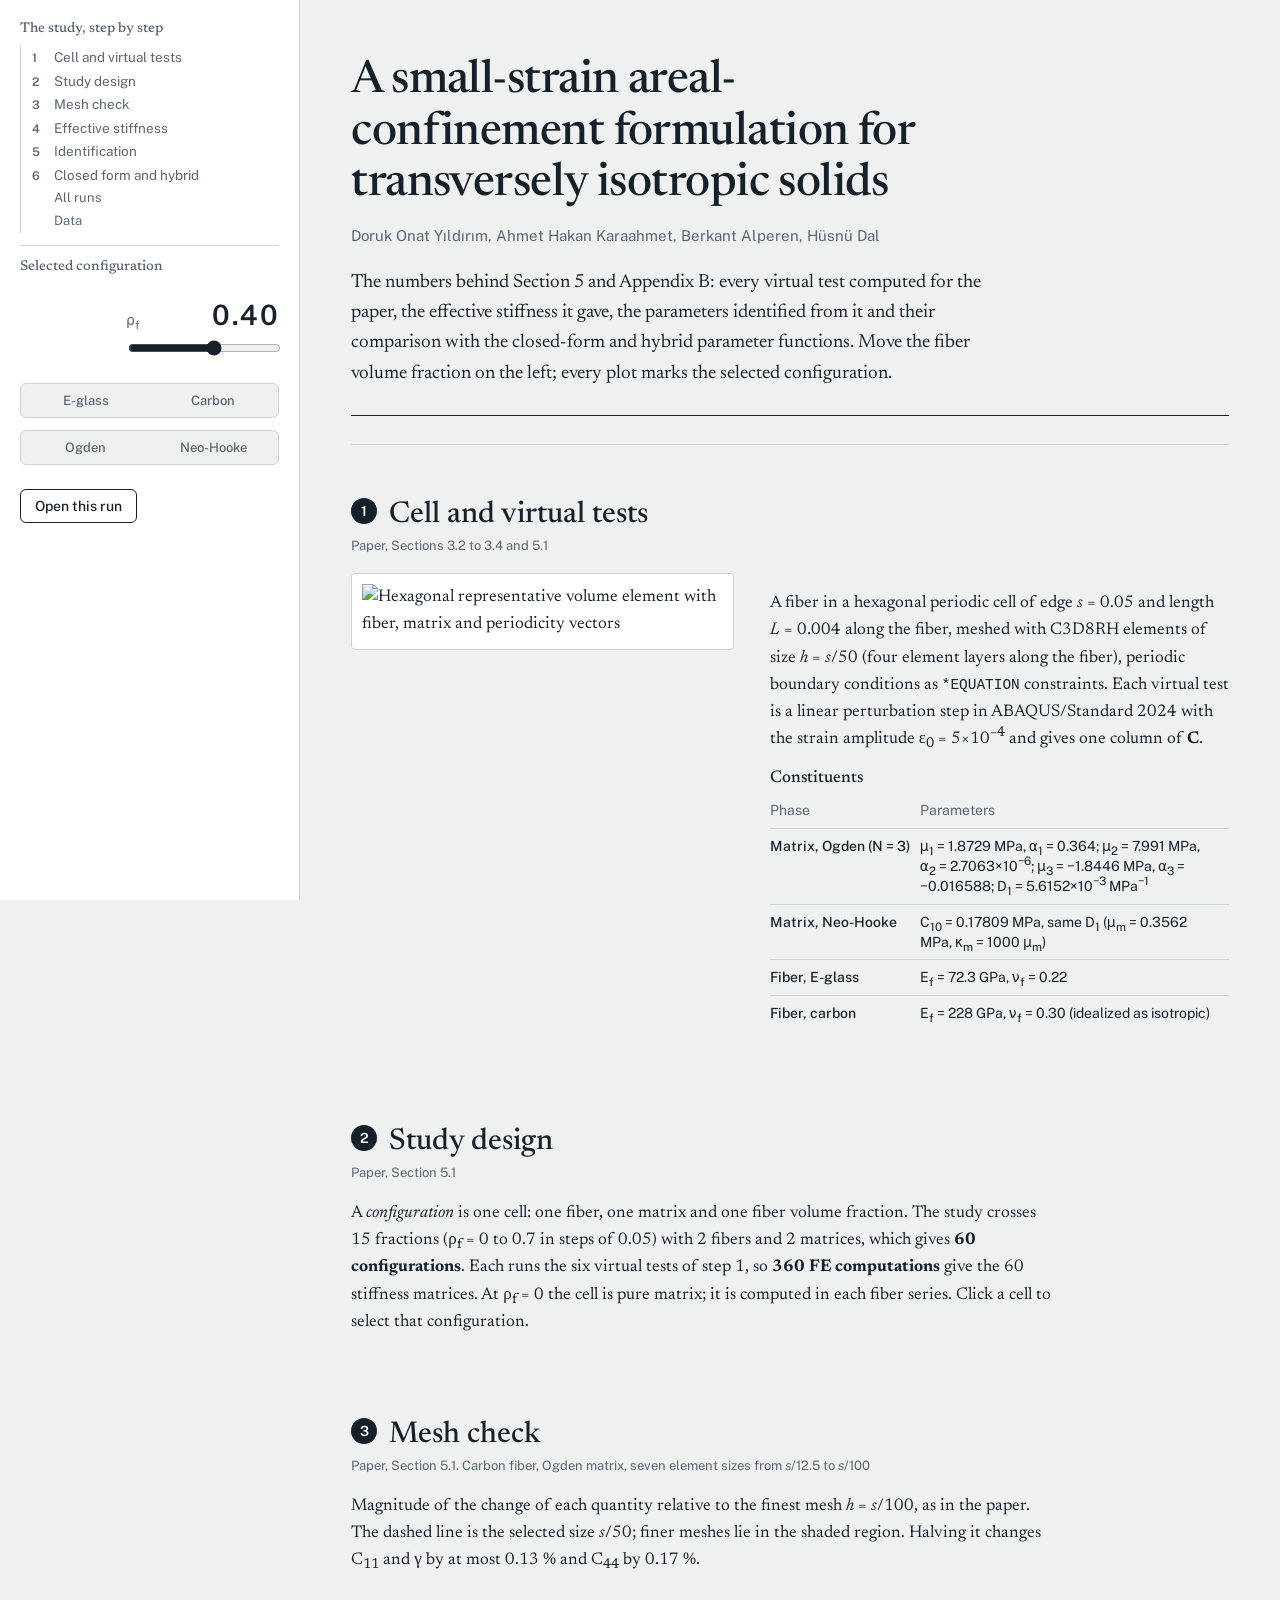
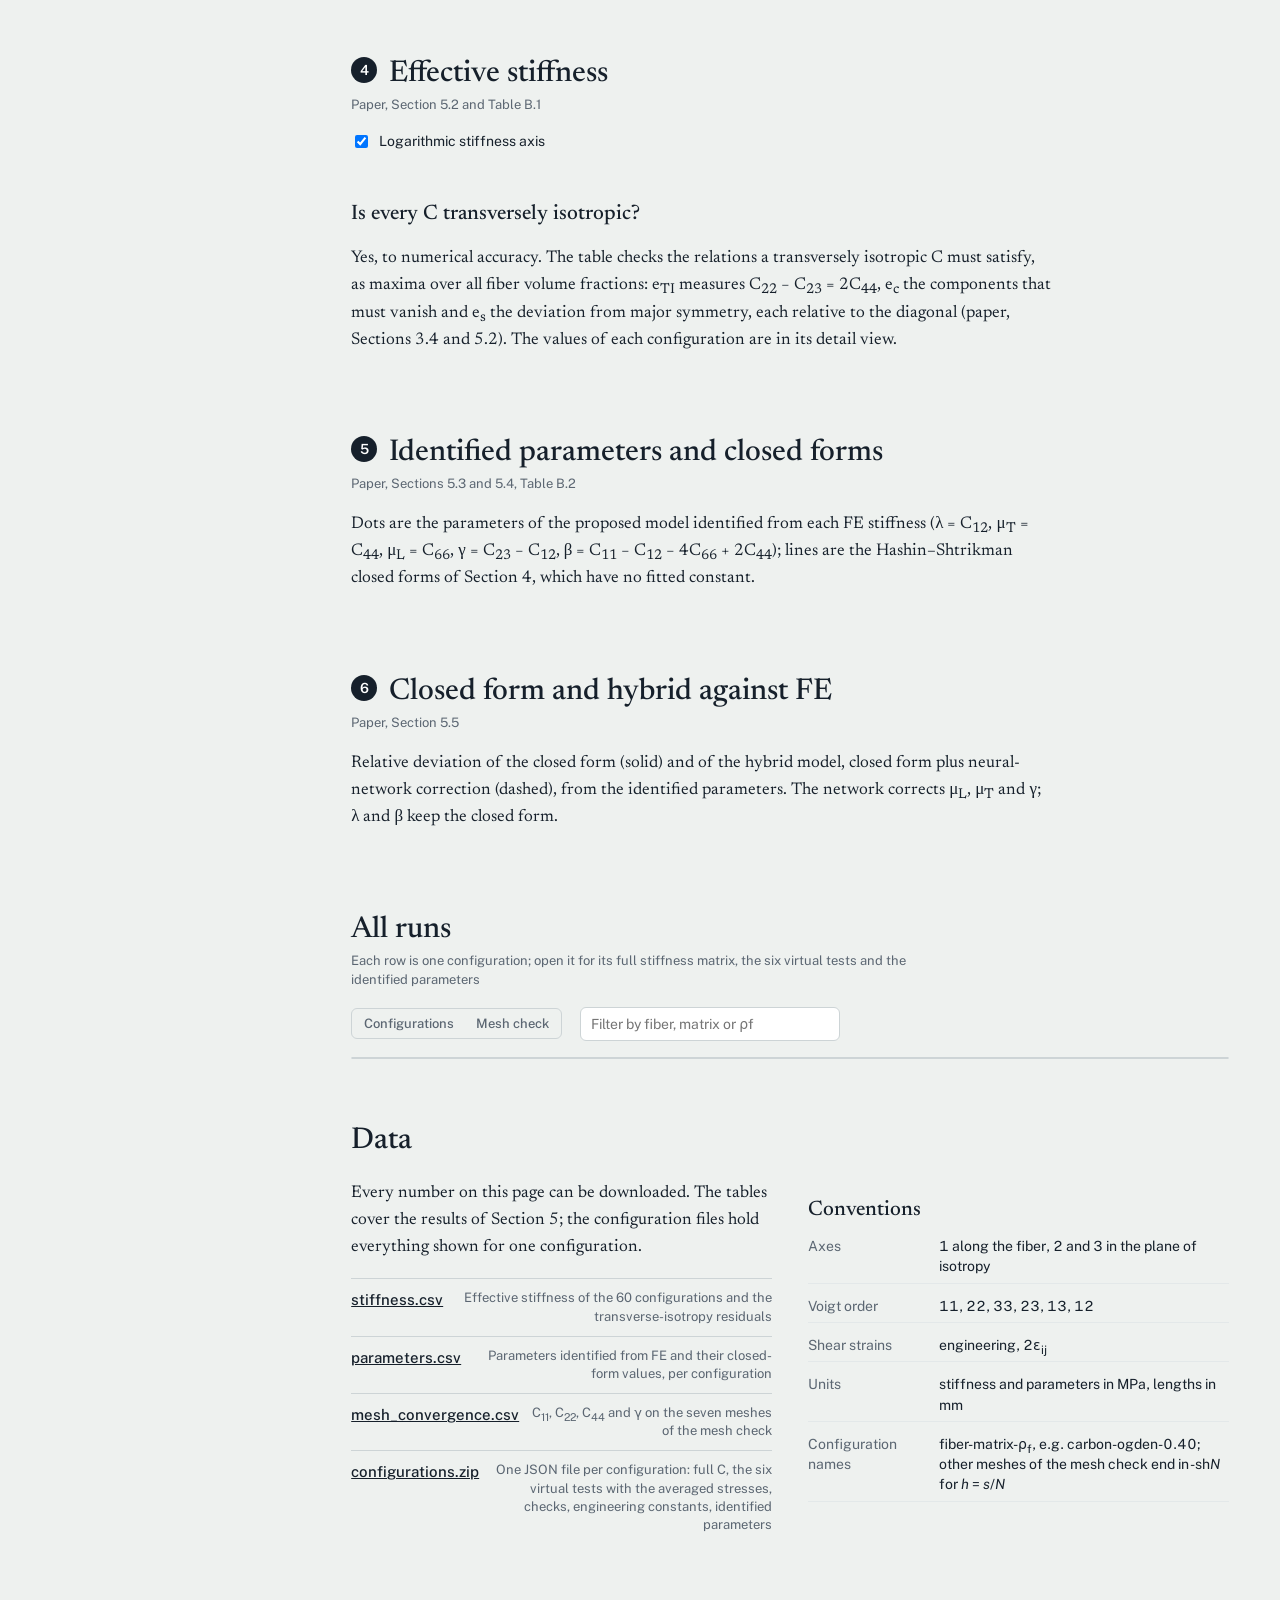
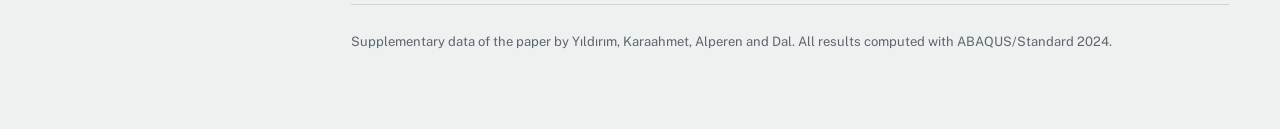
==== commit e02006f2: "Compact rail: cell beside the rho_f slider, tighter step list, two-column readout; fits a 700 px hig" ====
--- a/src/index.html
+++ b/src/index.html
@@ -30,11 +30,13 @@
       </ol>
     </nav>
     <p class="rail-title">Selected configuration</p>
-    <svg id="cell" class="cell" viewBox="-1.45 -1.3 2.9 2.6" role="img" aria-label="Cross-section of the periodic hexagonal cell at the selected fiber volume fraction"></svg>
-    <div class="control">
-      <label for="rho">Fiber volume fraction <span class="sym">&rho;<sub>f</sub></span></label>
-      <output id="rho-out" for="rho">0.40</output>
-      <input id="rho" type="range" min="0" max="14" step="1" value="8">
+    <div class="sel-head">
+      <svg id="cell" class="cell" viewBox="-1.45 -1.3 2.9 2.6" role="img" aria-label="Cross-section of the periodic hexagonal cell at the selected fiber volume fraction"></svg>
+      <div class="control">
+        <label for="rho"><span class="sym">&rho;<sub>f</sub></span></label>
+        <output id="rho-out" for="rho">0.40</output>
+        <input id="rho" type="range" min="0" max="14" step="1" value="8" aria-label="Fiber volume fraction">
+      </div>
     </div>
     <div class="control seg" role="radiogroup" aria-label="Fiber">
       <button type="button" data-fiber="E-glass" role="radio">E-glass</button>
--- a/src/style.css
+++ b/src/style.css
@@ -46,7 +46,9 @@
 
 /* rail: the cell is the instrument that drives the page */
 .rail { position: sticky; top: 0; height: 100vh; border-right: 1px solid var(--rule); background: var(--surface); overflow-y: auto; }
-.rail-inner { padding: 28px 24px 32px; display: flex; flex-direction: column; gap: 18px; font-family: var(--sans); font-size: 14px; }
+.rail-inner { padding: 20px 20px 20px; display: flex; flex-direction: column; gap: 12px; font-family: var(--sans); font-size: 14px; }
+.sel-head { display: grid; grid-template-columns: 92px minmax(0, 1fr); gap: 14px; align-items: center; }
+.rail .sel-head .cell { max-width: none; margin: 0; }
 .rail-title { margin: 0; font: 500 15px/1.3 var(--serif); color: var(--muted); }
 .cell { width: 100%; height: auto; display: block; }
 .cell .tile { fill: var(--matrix); stroke: var(--matrix-edge); stroke-width: 0.012; opacity: 0.28; }
@@ -63,7 +65,8 @@
 .seg button { flex: 1; font: 500 13px/1 var(--sans); padding: 8px 10px; border: 0; border-radius: 4px; background: transparent; color: var(--muted); cursor: pointer; }
 .seg button[aria-checked="true"] { background: var(--surface); color: var(--ink); box-shadow: 0 0 0 1px var(--rule); }
 .seg.small button { padding: 6px 10px; }
-.readout { margin: 0; display: grid; grid-template-columns: auto 1fr; gap: 4px 14px; font-variant-numeric: tabular-nums; }
+.readout { margin: 0; display: grid; grid-template-columns: auto 1fr auto 1fr; gap: 3px 10px; font-size: 13px; font-variant-numeric: tabular-nums; }
+.readout .unit { grid-column: 1 / -1; font-size: 12px; text-align: right; }
 .readout dt { color: var(--muted); }
 .readout dd { margin: 0; text-align: right; }
 .readout .sep { grid-column: 1 / -1; border-top: 1px solid var(--rule); margin: 6px 0 2px; }
@@ -72,13 +75,14 @@
 
 /* step navigator */
 .steps ol { list-style: none; margin: 8px 0 0; padding: 0; border-left: 1px solid var(--rule); }
-.steps a { display: flex; gap: 10px; align-items: baseline; padding: 5px 10px; margin-left: -1px; border-left: 2px solid transparent; color: var(--muted); text-decoration: none; line-height: 1.3; }
+.steps a { display: flex; gap: 10px; align-items: baseline; padding: 3px 10px; font-size: 13.5px; margin-left: -1px; border-left: 2px solid transparent; color: var(--muted); text-decoration: none; line-height: 1.3; }
 .steps a b { font: 600 12px/1 var(--sans); min-width: 12px; color: var(--muted); }
 .steps a:hover { color: var(--ink); }
 .steps a[aria-current] { border-left-color: var(--cursor); color: var(--ink); font-weight: 500; }
 .steps a[aria-current] b { color: var(--cursor); }
 .steps .aux a { padding-left: 32px; font-size: 13px; }
-.steps + .rail-title { border-top: 1px solid var(--rule); padding-top: 16px; }
+.steps + .rail-title { border-top: 1px solid var(--rule); padding-top: 12px; }
+.rail-title { font-size: 14px; }
 .rail .cell { max-width: 210px; margin: 0 auto; }
 
 /* main column */
@@ -223,11 +227,10 @@
 @media (max-width: 980px) {
   body { display: block; }
   .rail { position: sticky; top: 0; height: auto; z-index: 20; border-right: 0; border-bottom: 1px solid var(--rule); }
-  .rail-inner { padding: 8px 16px; display: grid; grid-template-columns: 58px 1fr 1fr; gap: 6px 12px; align-items: center; }
-  .rail-inner .control:not(.seg) { grid-column: 2 / -1; }
+  .rail-inner { padding: 8px 16px; display: grid; grid-template-columns: 1fr 1fr; gap: 6px 12px; align-items: center; }
+  .sel-head { grid-column: 1 / -1; grid-template-columns: 52px minmax(0, 1fr); }
   .rail-inner .seg button { padding: 6px 8px; }
   .rail-title, .readout, #open-current, .steps { display: none; }
-  .cell { grid-row: span 2; }
   .control output { font-size: 20px; }
   .split, .split.even, .tests { grid-template-columns: 1fr; }
   .test-tabs { flex-direction: row; overflow-x: auto; border-left: 0; border-bottom: 1px solid var(--rule); }
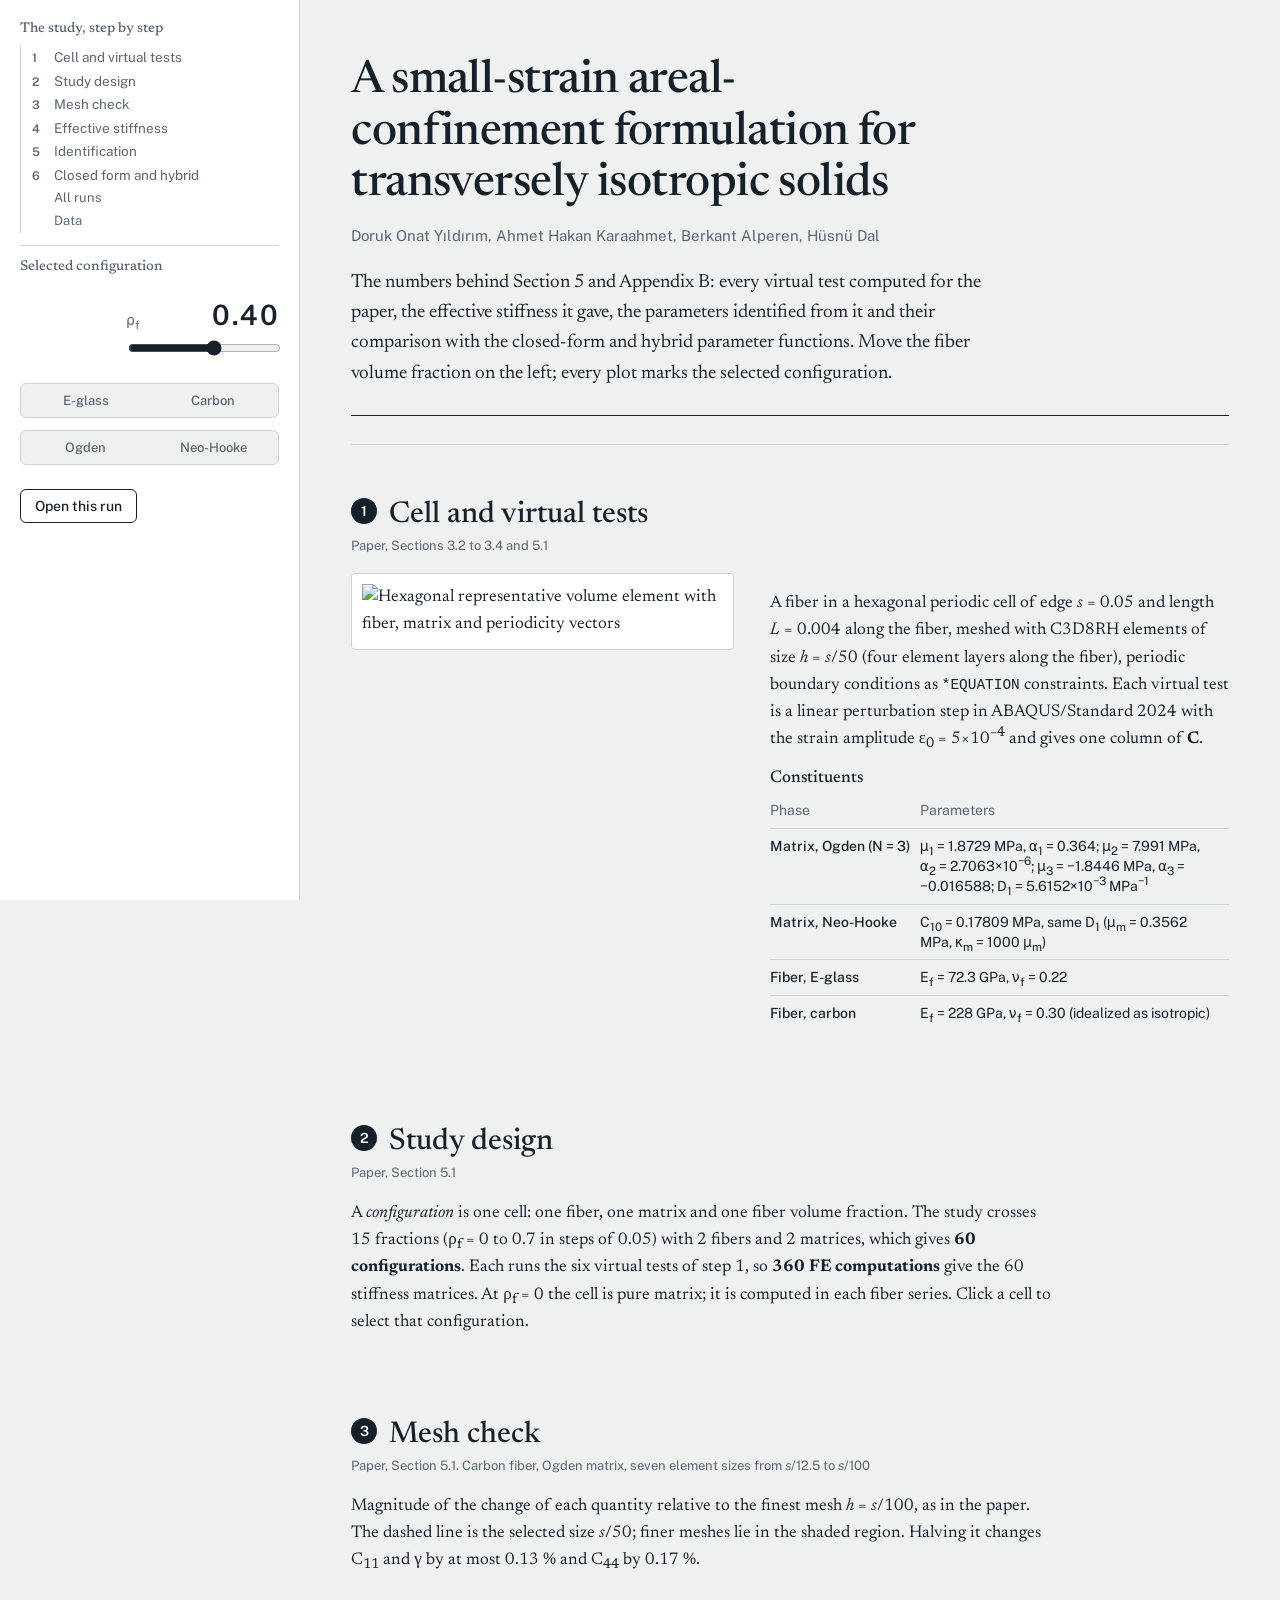
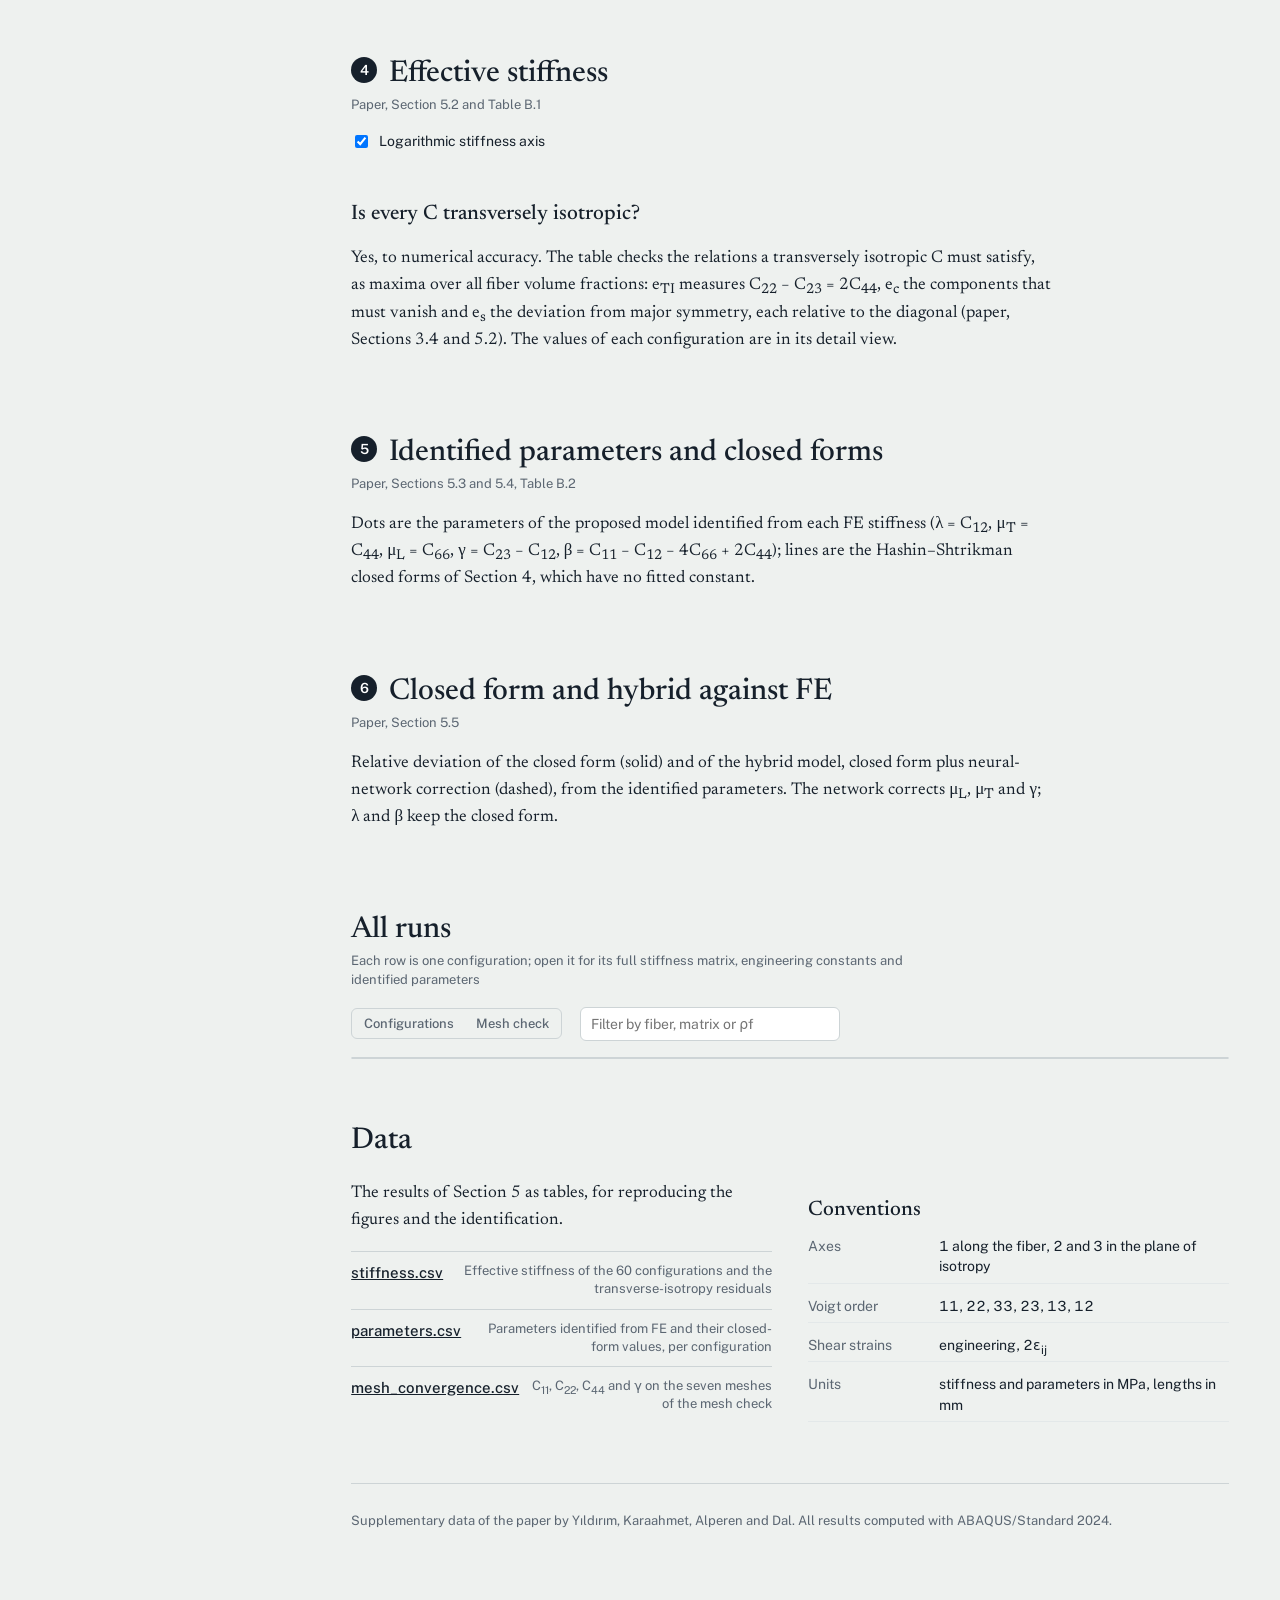
==== commit ef58eb52: "Only paper quantities: no JSON downloads or configuration archive, no solver diagnostics in the deta" ====
--- a/src/index.html
+++ b/src/index.html
@@ -143,7 +143,7 @@
 
   <section id="runs" aria-labelledby="h-runs">
     <h2 id="h-runs">All runs</h2>
-    <p class="sec-ref">Each row is one configuration; open it for its full stiffness matrix, the six virtual tests and the identified parameters</p>
+    <p class="sec-ref">Each row is one configuration; open it for its full stiffness matrix, engineering constants and identified parameters</p>
     <div class="toolbar" id="run-filters">
       <div class="seg small" role="radiogroup" aria-label="Study">
         <button type="button" data-study="main" role="radio">Configurations</button>
@@ -164,13 +164,11 @@
     <h2 id="h-data">Data</h2>
     <div class="split even">
       <div>
-        <p>Every number on this page can be downloaded. The tables cover the results of Section&nbsp;5; the configuration
-          files hold everything shown for one configuration.</p>
+        <p>The results of Section&nbsp;5 as tables, for reproducing the figures and the identification.</p>
         <ul class="downloads">
           <li><a href="data/stiffness.csv" download>stiffness.csv</a><span>Effective stiffness of the 60 configurations and the transverse-isotropy residuals</span></li>
           <li><a href="data/parameters.csv" download>parameters.csv</a><span>Parameters identified from FE and their closed-form values, per configuration</span></li>
           <li><a href="data/mesh_convergence.csv" download>mesh_convergence.csv</a><span>C<sub>11</sub>, C<sub>22</sub>, C<sub>44</sub> and &gamma; on the seven meshes of the mesh check</span></li>
-          <li><a href="data/configurations.zip" download>configurations.zip</a><span>One JSON file per configuration: full C, the six virtual tests with the averaged stresses, checks, engineering constants, identified parameters</span></li>
         </ul>
       </div>
       <div>
@@ -180,7 +178,6 @@
           <div><dt>Voigt order</dt><dd>11, 22, 33, 23, 13, 12</dd></div>
           <div><dt>Shear strains</dt><dd>engineering, 2&epsilon;<sub>ij</sub></dd></div>
           <div><dt>Units</dt><dd>stiffness and parameters in MPa, lengths in mm</dd></div>
-          <div><dt>Configuration names</dt><dd>fiber-matrix-&rho;<sub>f</sub>, e.g. carbon-ogden-0.40; other meshes of the mesh check end in -sh<i>N</i> for <i>h</i>&nbsp;=&nbsp;<i>s</i>/<i>N</i></dd></div>
         </dl>
       </div>
     </div>
--- a/src/style.css
+++ b/src/style.css
@@ -51,10 +51,10 @@
 .rail .sel-head .cell { max-width: none; margin: 0; }
 .rail-title { margin: 0; font: 500 15px/1.3 var(--serif); color: var(--muted); }
 .cell { width: 100%; height: auto; display: block; }
-.cell .tile { fill: var(--matrix); stroke: var(--matrix-edge); stroke-width: 0.012; opacity: 0.28; }
-.cell .tile-fiber { opacity: 0.22; }
+.cell .tile { fill: var(--matrix); stroke: var(--matrix-edge); stroke-width: 0.012; opacity: 0.45; }
+.cell .tile-fiber { opacity: 0.6; }
 .cell .main { fill: var(--matrix); stroke: var(--matrix-edge); stroke-width: 0.014; }
-.cell .fiber { transition: r 260ms cubic-bezier(.3,.7,.2,1), fill 200ms; }
+.cell .fiber { transition: fill 200ms; }
 .cell .dim { stroke: var(--muted); stroke-width: 0.008; fill: none; }
 .cell text { font: 0.11px var(--sans); fill: var(--muted); }
 .control { display: grid; grid-template-columns: 1fr auto; align-items: baseline; gap: 6px 10px; }
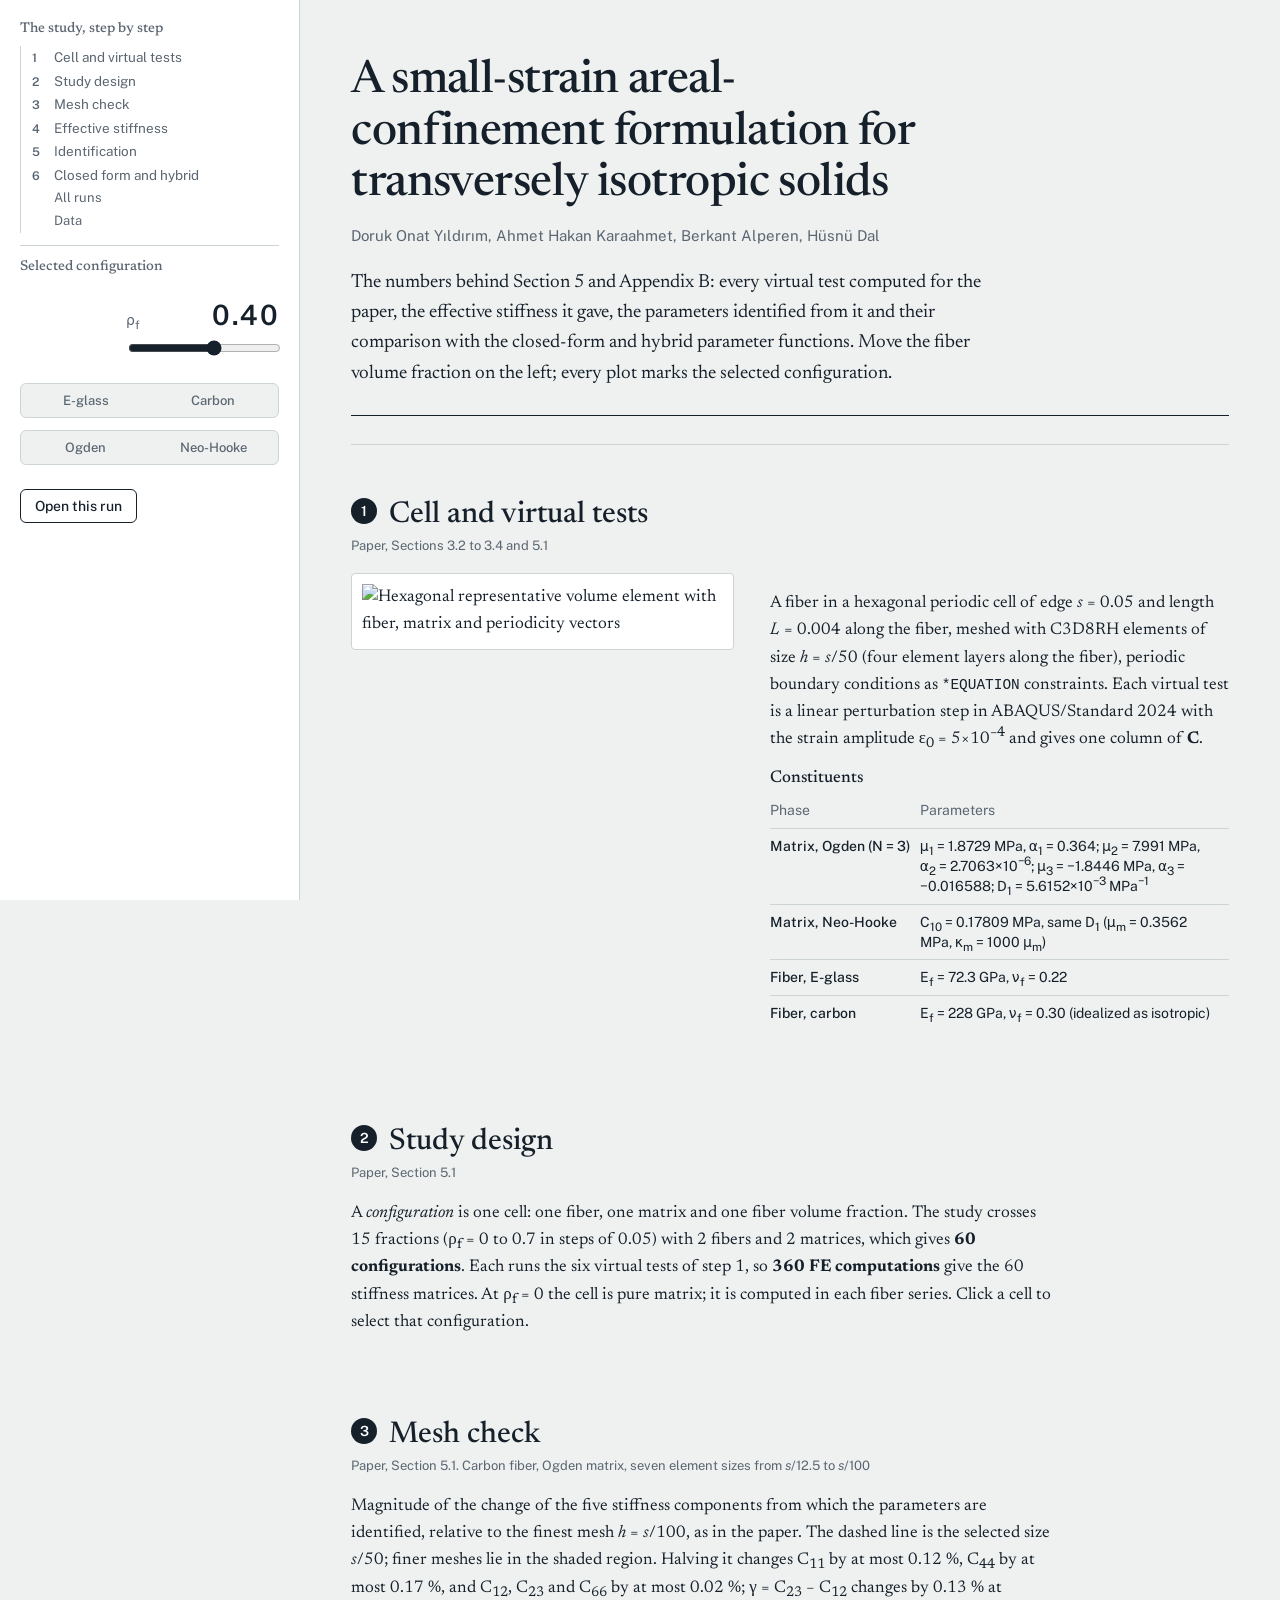
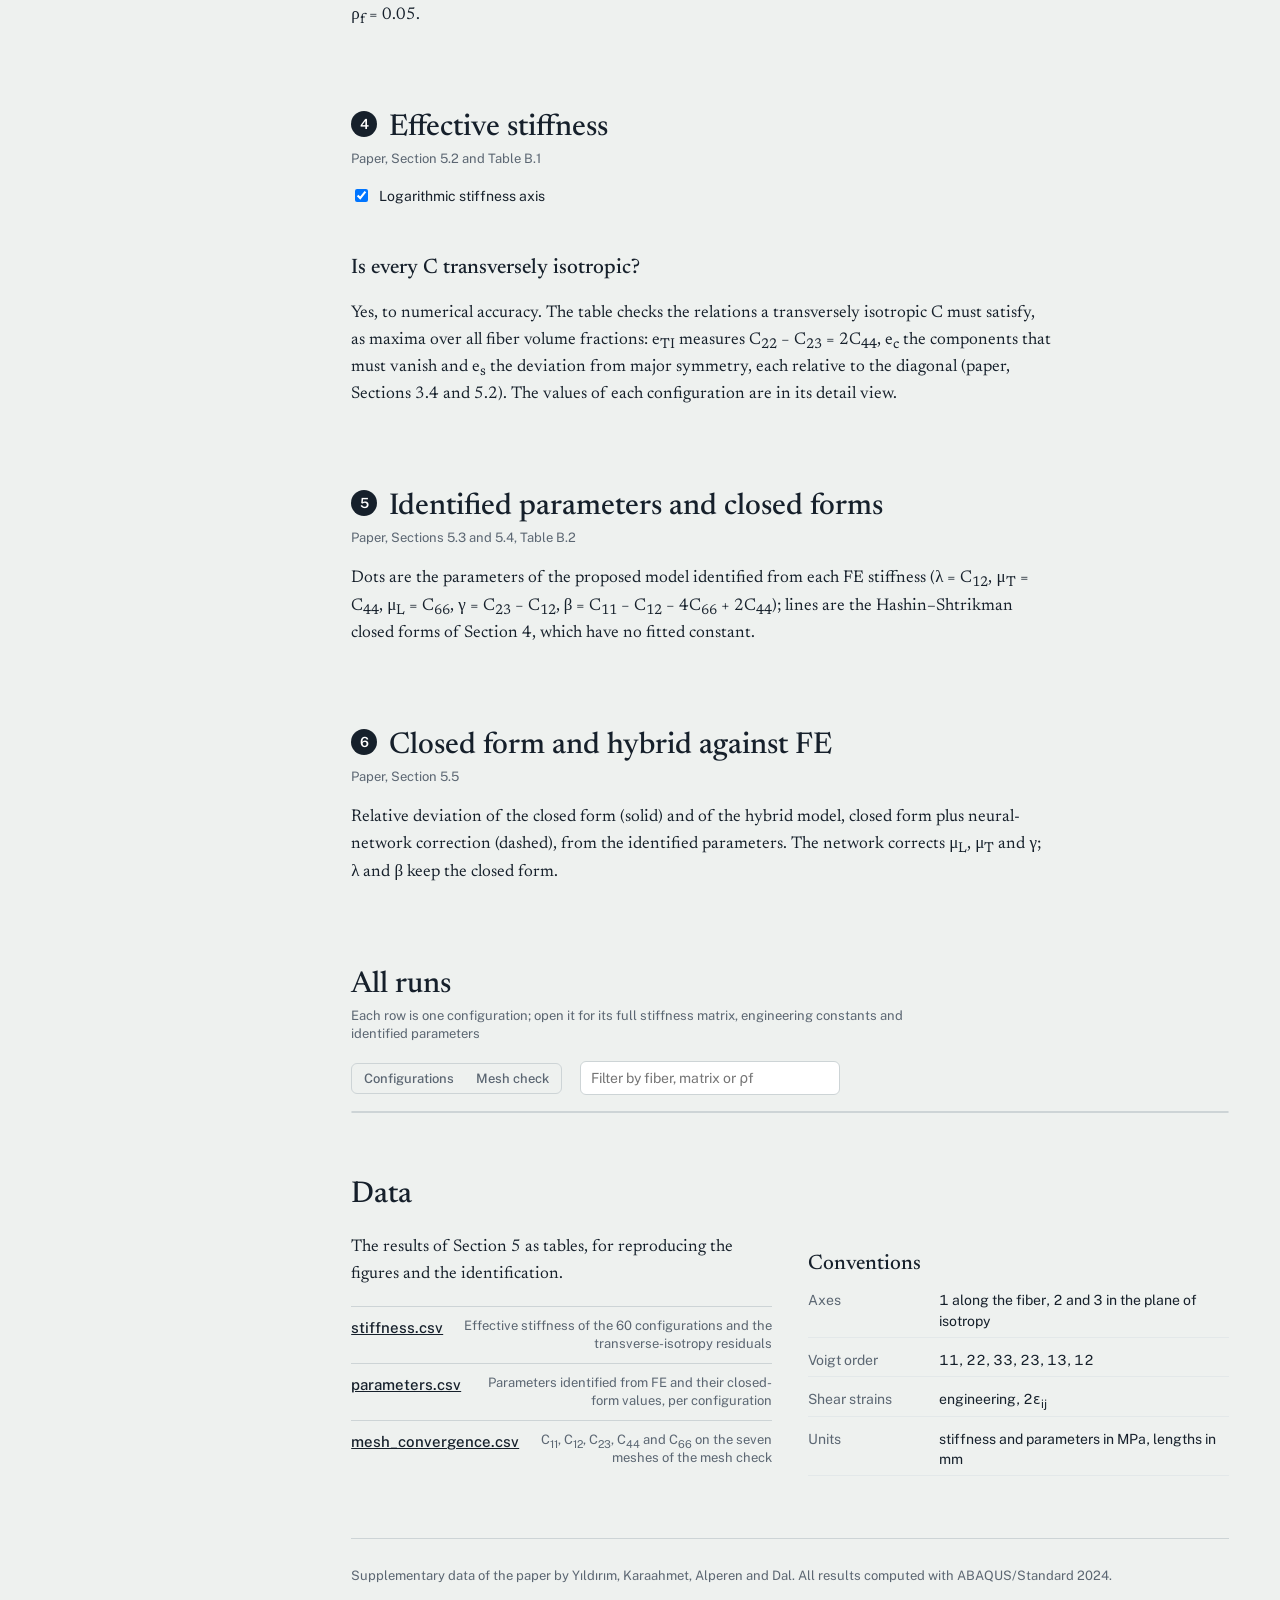
==== commit af912b3b: "Mesh check as in the paper's revised figure: the five identified stiffness components C11, C12, C23," ====
--- a/src/index.html
+++ b/src/index.html
@@ -104,9 +104,10 @@
   <section id="mesh" aria-labelledby="h-mesh">
     <h2 id="h-mesh"><span class="num">3</span>Mesh check</h2>
     <p class="sec-ref">Paper, Section 5.1. Carbon fiber, Ogden matrix, seven element sizes from <i>s</i>/12.5 to <i>s</i>/100</p>
-    <p>Magnitude of the change of each quantity relative to the finest mesh <i>h</i>&nbsp;=&nbsp;<i>s</i>/100, as in the paper. The dashed line is the selected size <i>s</i>/50; finer meshes lie in the shaded region.
-      Halving it changes C<sub>11</sub> and &gamma; by at most 0.13&nbsp;% and C<sub>44</sub> by 0.17&nbsp;%.</p>
-    <div class="grid g4" id="mesh-charts"></div>
+    <p>Magnitude of the change of the five stiffness components from which the parameters are identified, relative to the finest mesh <i>h</i>&nbsp;=&nbsp;<i>s</i>/100, as in the paper. The dashed line is the selected size <i>s</i>/50; finer meshes lie in the shaded region.
+      Halving it changes C<sub>11</sub> by at most 0.12&nbsp;%, C<sub>44</sub> by at most 0.17&nbsp;%, and C<sub>12</sub>, C<sub>23</sub> and C<sub>66</sub> by at most 0.02&nbsp;%;
+      &gamma;&nbsp;=&nbsp;C<sub>23</sub>&nbsp;&minus;&nbsp;C<sub>12</sub> changes by 0.13&nbsp;% at &rho;<sub>f</sub>&nbsp;=&nbsp;0.05.</p>
+    <div class="grid g3" id="mesh-charts"></div>
   </section>
 
   <section id="stiffness" aria-labelledby="h-stiffness">
@@ -168,7 +169,7 @@
         <ul class="downloads">
           <li><a href="data/stiffness.csv" download>stiffness.csv</a><span>Effective stiffness of the 60 configurations and the transverse-isotropy residuals</span></li>
           <li><a href="data/parameters.csv" download>parameters.csv</a><span>Parameters identified from FE and their closed-form values, per configuration</span></li>
-          <li><a href="data/mesh_convergence.csv" download>mesh_convergence.csv</a><span>C<sub>11</sub>, C<sub>22</sub>, C<sub>44</sub> and &gamma; on the seven meshes of the mesh check</span></li>
+          <li><a href="data/mesh_convergence.csv" download>mesh_convergence.csv</a><span>C<sub>11</sub>, C<sub>12</sub>, C<sub>23</sub>, C<sub>44</sub> and C<sub>66</sub> on the seven meshes of the mesh check</span></li>
         </ul>
       </div>
       <div>
--- a/src/style.css
+++ b/src/style.css
@@ -153,7 +153,6 @@
 .check { display: inline-flex; gap: 8px; align-items: center; cursor: pointer; }
 .grid { display: grid; gap: 18px; }
 .g3 { grid-template-columns: repeat(auto-fill, minmax(290px, 1fr)); }
-.g4 { grid-template-columns: repeat(auto-fill, minmax(250px, 1fr)); }
 
 /* charts */
 .chart { background: var(--surface); border: 1px solid var(--rule); border-radius: 4px; padding: 12px 12px 6px; }
@@ -249,5 +248,5 @@
 @media (max-width: 520px) {
   body { font-size: 16px; }
   .toolbar input[type=search] { min-width: 0; width: 100%; }
-  .g3, .g4 { grid-template-columns: 1fr; }
-}
+  .g3 { grid-template-columns: 1fr; }
+}
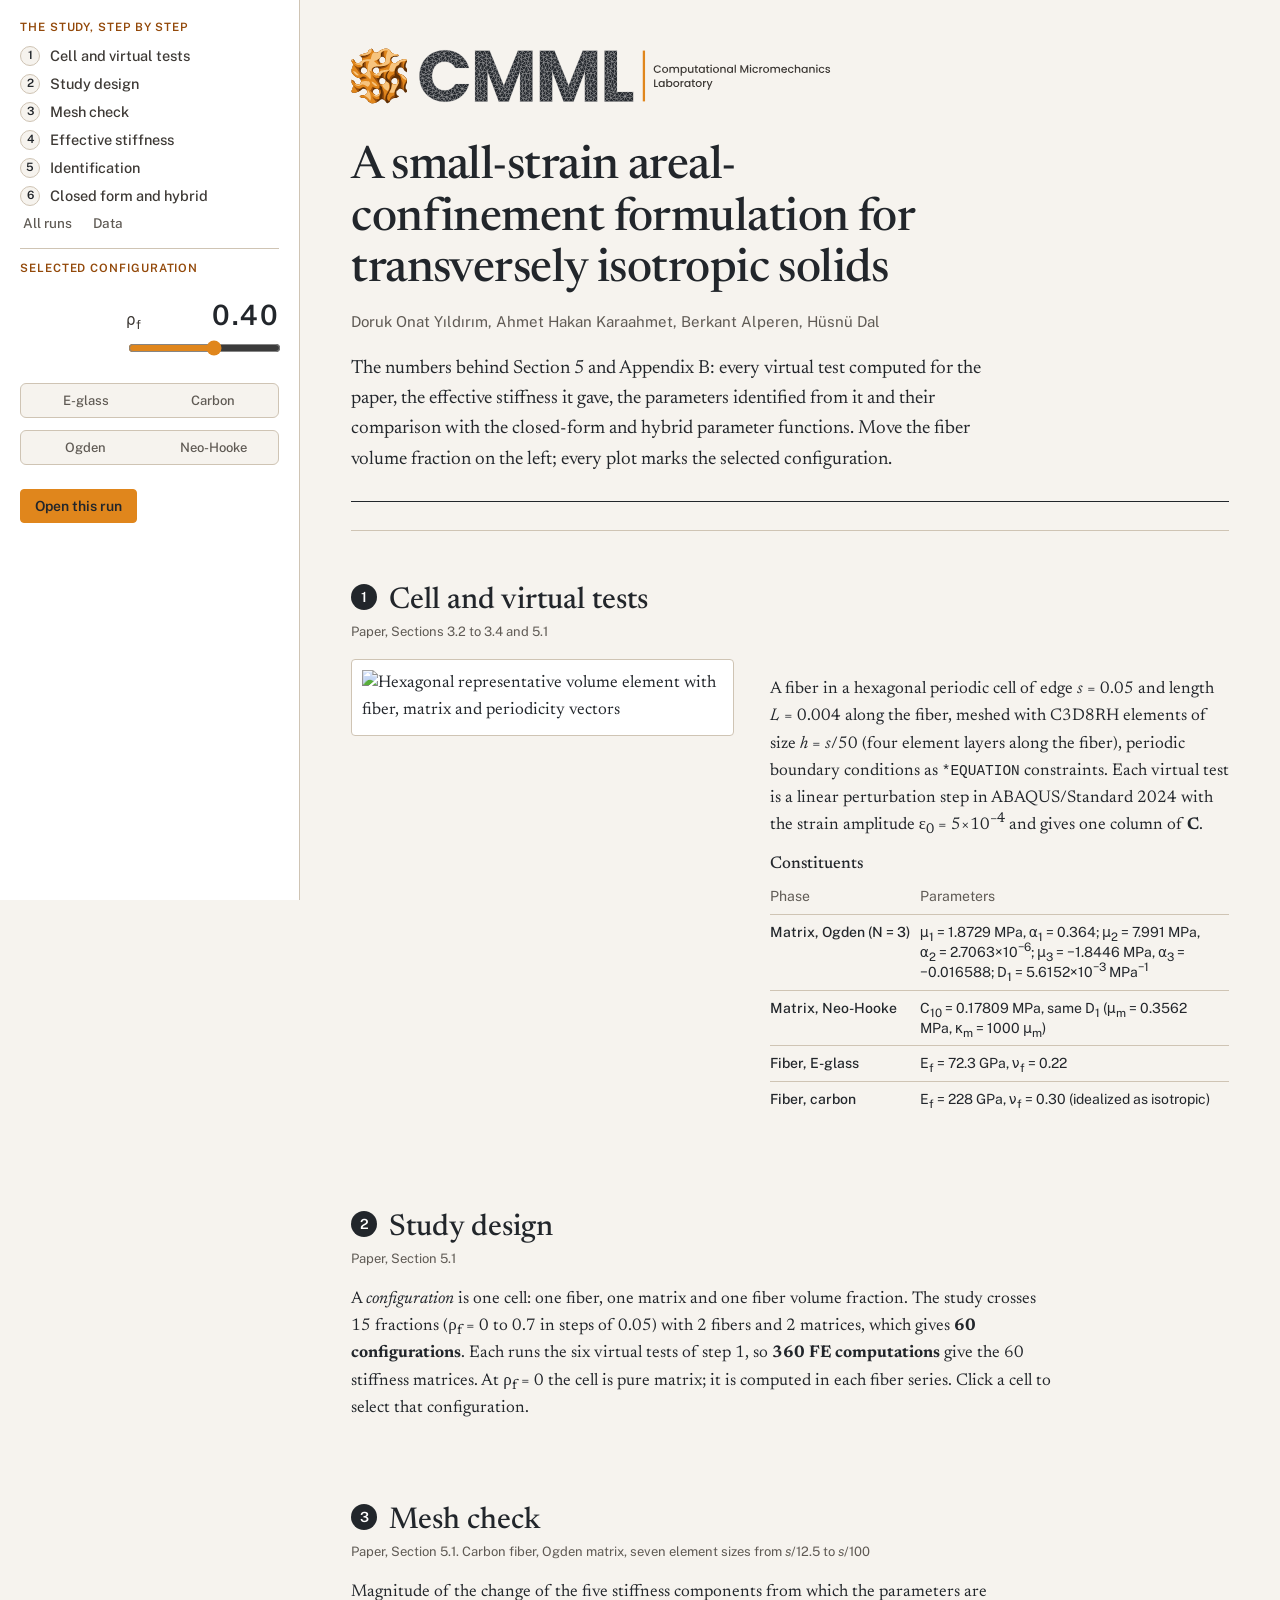
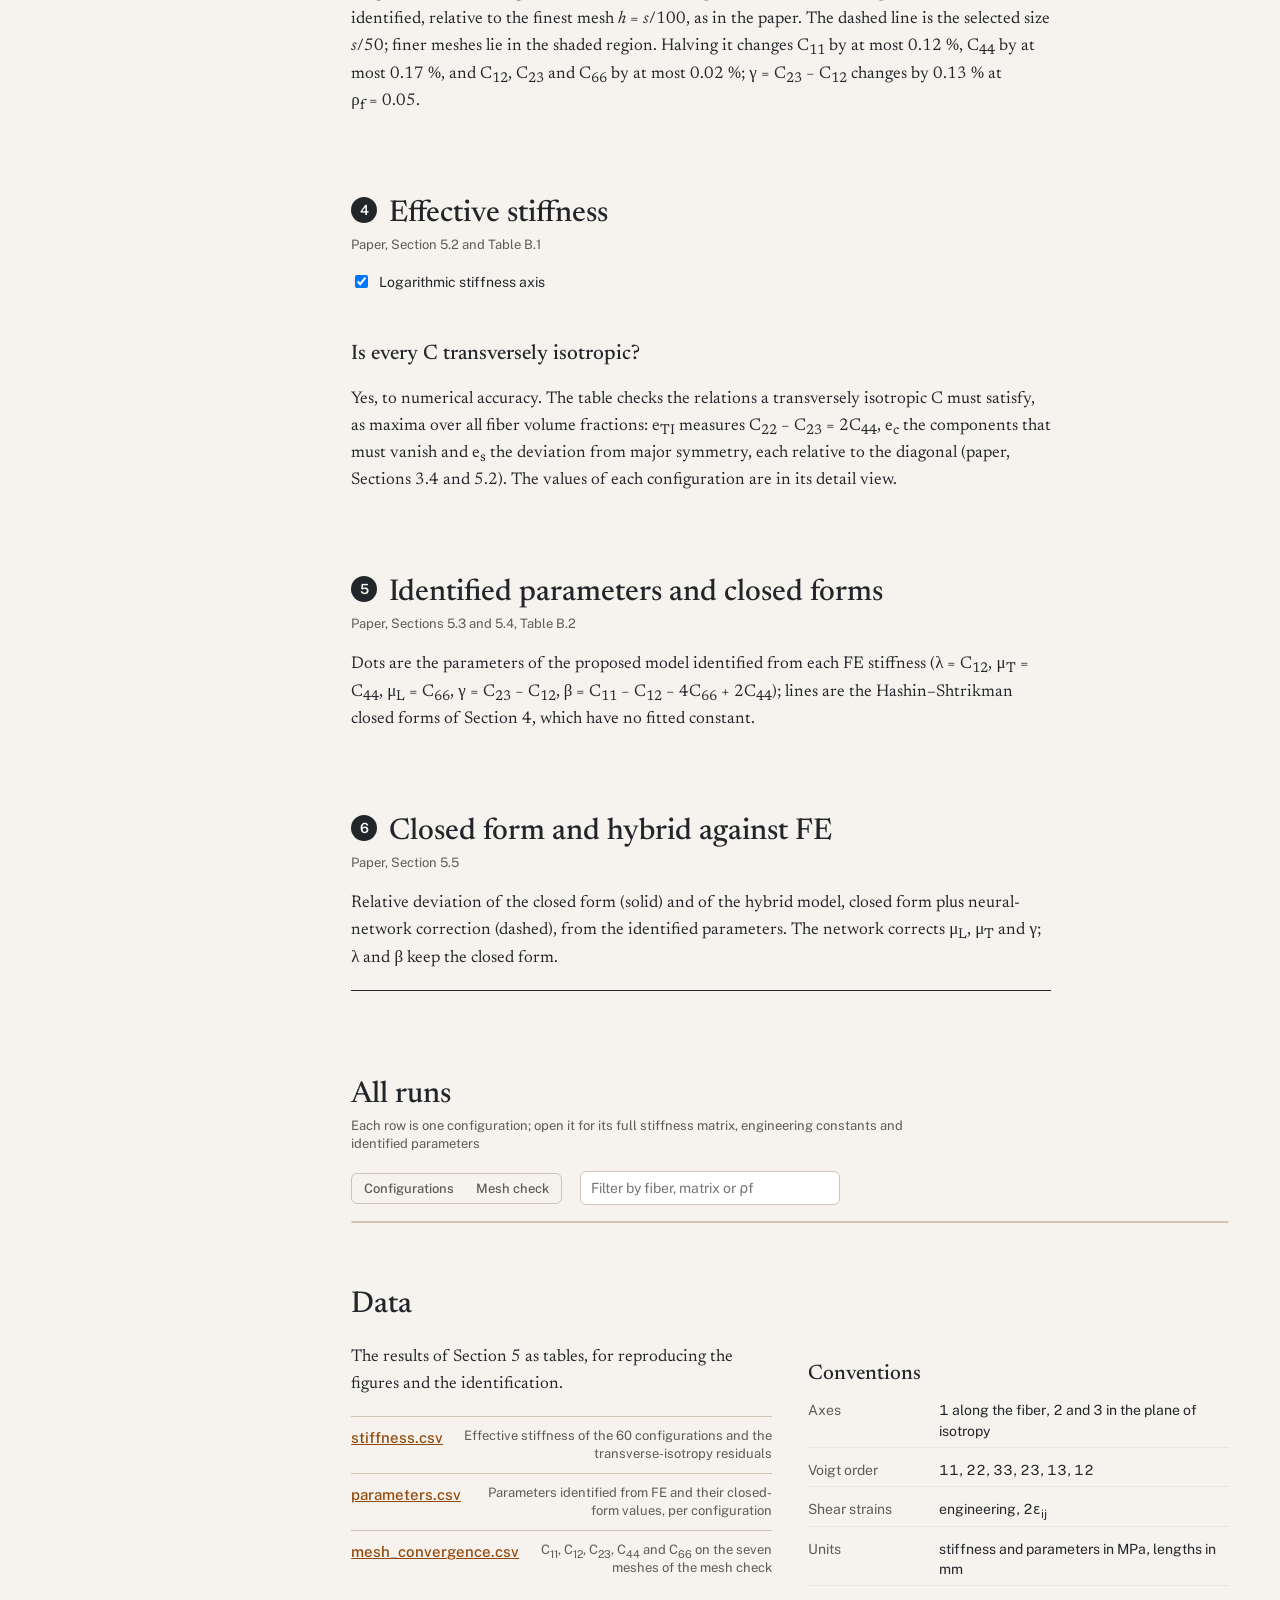
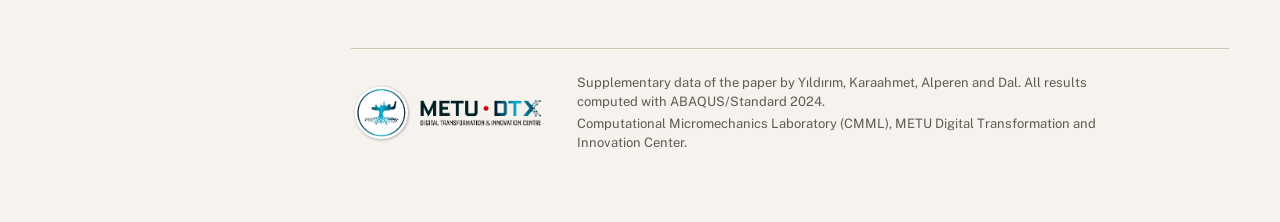
==== commit 2a0f889b: "CMML look: colors from the CMML design system tokens (cream/graphite ground, amber accent; E-glass a" ====
--- a/src/index.html
+++ b/src/index.html
@@ -9,7 +9,7 @@
 <link rel="preconnect" href="https://fonts.gstatic.com" crossorigin>
 <link href="https://fonts.googleapis.com/css2?family=Newsreader:ital,opsz,wght@0,6..72,400;0,6..72,500;0,6..72,600;1,6..72,400&family=Public+Sans:wght@400;500;600&display=swap" rel="stylesheet">
 <link rel="stylesheet" href="style.css">
-<link rel="icon" href="data:image/svg+xml,%3Csvg xmlns='http://www.w3.org/2000/svg' viewBox='-1 -1 2 2'%3E%3Cpolygon points='1,0 .5,.866 -.5,.866 -1,0 -.5,-.866 .5,-.866' fill='%23e3c27a'/%3E%3Ccircle r='.55' fill='%231c7c8c'/%3E%3C/svg%3E">
+<link rel="icon" href="data:image/svg+xml,%3Csvg xmlns='http://www.w3.org/2000/svg' viewBox='-1 -1 2 2'%3E%3Cpolygon points='1,0 .5,.866 -.5,.866 -1,0 -.5,-.866 .5,-.866' fill='%23ede6db' stroke='%23b9ad9b' stroke-width='.08'/%3E%3Ccircle r='.55' fill='%23e0861c'/%3E%3C/svg%3E">
 </head>
 <body>
 <a class="skip" href="#main">Skip to the data</a>
@@ -53,6 +53,12 @@
 
 <main id="main">
   <header class="intro">
+    <picture class="brand">
+      <source media="(max-width: 640px) and (prefers-color-scheme: dark)" srcset="img/logos/CMML_logo_EN_acronym_dark_transparent.svg" width="1706" height="412">
+      <source media="(max-width: 640px)" srcset="img/logos/CMML_logo_EN_acronym_light.svg" width="1706" height="412">
+      <source media="(prefers-color-scheme: dark)" srcset="img/logos/CMML_logo_EN_dark_transparent.svg">
+      <img src="img/logos/CMML_logo_EN_light.svg" width="2835" height="412" alt="CMML &ndash; Computational Micromechanics Laboratory">
+    </picture>
     <h1>A small-strain areal-confinement formulation for transversely isotropic solids</h1>
     <p class="authors">Doruk Onat Y&inodot;ld&inodot;r&inodot;m, Ahmet Hakan Karaahmet, Berkant Alperen, H&uuml;sn&uuml; Dal</p>
     <p class="lede">The numbers behind Section&nbsp;5 and Appendix&nbsp;B: every virtual test computed for the paper, the
@@ -139,6 +145,7 @@
     <p class="sec-ref">Paper, Section 5.5</p>
     <p>Relative deviation of the closed form (solid) and of the hybrid model, closed form plus neural-network correction (dashed), from the identified
       parameters. The network corrects &mu;<sub>L</sub>, &mu;<sub>T</sub> and &gamma;; &lambda; and &beta; keep the closed form.</p>
+    <dl class="ledger gain" id="hybrid-gain"></dl>
     <div class="grid g3" id="dev-charts"></div>
   </section>
 
@@ -185,7 +192,14 @@
   </section>
 
   <footer class="foot">
-    <p>Supplementary data of the paper by Y&inodot;ld&inodot;r&inodot;m, Karaahmet, Alperen and Dal. All results computed with ABAQUS/Standard 2024.</p>
+    <picture class="dtx">
+      <source media="(prefers-color-scheme: dark)" srcset="img/logos/metu_dtx_horizontal_en_white.png">
+      <img src="img/logos/metu_dtx_horizontal_en.png" width="1940" height="622" alt="METU DTX &ndash; METU Digital Transformation and Innovation Center" loading="lazy">
+    </picture>
+    <div>
+      <p>Supplementary data of the paper by Y&inodot;ld&inodot;r&inodot;m, Karaahmet, Alperen and Dal. All results computed with ABAQUS/Standard 2024.</p>
+      <p>Computational Micromechanics Laboratory (CMML), METU Digital Transformation and Innovation Center.</p>
+    </div>
   </footer>
 </main>
 
--- a/src/style.css
+++ b/src/style.css
@@ -1,15 +1,9 @@
+/* colors: CMML design system tokens (surface, surface-raised, surface-soft, ink, ink-muted, ink-subtle, line,
+   accent, accent-text, on-accent, focus). Amber is a fill or a 3px+ line on light ground, never text. */
 :root {
-  --bg: #eef1ef;
-  --surface: #ffffff;
-  --ink: #16202b;
-  --muted: #5b6672;
-  --rule: #cdd4d6;
-  --matrix: #e3c27a;
-  --matrix-edge: #b8964a;
-  --glass: #1c7c8c;
-  --carbon: #4a3f8f;
-  --cursor: #c2410c;
-  --grid: #e3e8e9;
+  --bg: #f6f3ee; --surface: #ffffff; --soft: #ede6db; --ink: #22262b; --ink-muted: #3d3935; --muted: #5f5a54; --rule: #cfc4b4;
+  --accent: #e0861c; --accent-text: #93490a; --on-accent: #22262b; --cursor: #93490a; --grid: #ede6db;
+  --matrix: #ede6db; --matrix-edge: #b9ad9b; --glass: #e0861c; --carbon: #22262b;
   --serif: "Newsreader", "Iowan Old Style", Georgia, serif;
   --sans: "Public Sans", "Segoe UI", system-ui, sans-serif;
   --rail: 300px;
@@ -17,14 +11,16 @@
 }
 @media (prefers-color-scheme: dark) {
   :root:not([data-theme="light"]) {
-    --bg: #12181e; --surface: #1a222a; --ink: #e6ebee; --muted: #98a3ad; --rule: #2e3943;
-    --matrix: #8a7340; --matrix-edge: #b8964a; --glass: #4fb3c2; --carbon: #a597e6; --cursor: #f08a4b; --grid: #232d36;
+    --bg: #1c1f23; --surface: #262a2f; --soft: #30353b; --ink: #f4f1ec; --ink-muted: #e4ded5; --muted: #b4ada3; --rule: #4a5058;
+    --accent: #e0861c; --accent-text: #f7c47e; --on-accent: #22262b; --cursor: #f7c47e; --grid: #30353b;
+    --matrix: #30353b; --matrix-edge: #646b74; --glass: #e0861c; --carbon: #f4f1ec;
     color-scheme: dark;
   }
 }
 :root[data-theme="dark"] {
-  --bg: #12181e; --surface: #1a222a; --ink: #e6ebee; --muted: #98a3ad; --rule: #2e3943;
-  --matrix: #8a7340; --matrix-edge: #b8964a; --glass: #4fb3c2; --carbon: #a597e6; --cursor: #f08a4b; --grid: #232d36;
+  --bg: #1c1f23; --surface: #262a2f; --soft: #30353b; --ink: #f4f1ec; --ink-muted: #e4ded5; --muted: #b4ada3; --rule: #4a5058;
+  --accent: #e0861c; --accent-text: #f7c47e; --on-accent: #22262b; --cursor: #f7c47e; --grid: #30353b;
+  --matrix: #30353b; --matrix-edge: #646b74; --glass: #e0861c; --carbon: #f4f1ec;
   color-scheme: dark;
 }
 
@@ -49,7 +45,7 @@
 .rail-inner { padding: 20px 20px 20px; display: flex; flex-direction: column; gap: 12px; font-family: var(--sans); font-size: 14px; }
 .sel-head { display: grid; grid-template-columns: 92px minmax(0, 1fr); gap: 14px; align-items: center; }
 .rail .sel-head .cell { max-width: none; margin: 0; }
-.rail-title { margin: 0; font: 500 15px/1.3 var(--serif); color: var(--muted); }
+.rail-title { margin: 0; font: 600 11.5px/1.3 var(--sans); letter-spacing: 0.08em; text-transform: uppercase; color: var(--accent-text); }
 .cell { width: 100%; height: auto; display: block; }
 .cell .tile { fill: var(--matrix); stroke: var(--matrix-edge); stroke-width: 0.012; opacity: 0.45; }
 .cell .tile-fiber { opacity: 0.6; }
@@ -58,37 +54,43 @@
 .cell .dim { stroke: var(--muted); stroke-width: 0.008; fill: none; }
 .cell text { font: 0.11px var(--sans); fill: var(--muted); }
 .control { display: grid; grid-template-columns: 1fr auto; align-items: baseline; gap: 6px 10px; }
-.control label { color: var(--muted); }
+.control label { color: var(--ink-muted); font-size: 15px; }
 .control output { font: 600 28px/1 var(--sans); font-variant-numeric: tabular-nums; }
-.control input[type=range] { grid-column: 1 / -1; width: 100%; accent-color: var(--ink); }
+.control input[type=range] { grid-column: 1 / -1; width: 100%; accent-color: var(--accent); }
 .seg { display: flex; border: 1px solid var(--rule); border-radius: 6px; padding: 2px; gap: 2px; background: var(--bg); }
 .seg button { flex: 1; font: 500 13px/1 var(--sans); padding: 8px 10px; border: 0; border-radius: 4px; background: transparent; color: var(--muted); cursor: pointer; }
-.seg button[aria-checked="true"] { background: var(--surface); color: var(--ink); box-shadow: 0 0 0 1px var(--rule); }
+.seg button:hover { color: var(--ink); }
+.seg button[aria-checked="true"] { background: var(--surface); color: var(--ink); font-weight: 600; box-shadow: 0 0 0 1px var(--rule), inset 0 -2px 0 var(--accent); }
 .seg.small button { padding: 6px 10px; }
 .readout { margin: 0; display: grid; grid-template-columns: auto 1fr auto 1fr; gap: 3px 10px; font-size: 13px; font-variant-numeric: tabular-nums; }
 .readout .unit { grid-column: 1 / -1; font-size: 12px; text-align: right; }
 .readout dt { color: var(--muted); }
+.readout dd { color: var(--ink); font-weight: 500; }
 .readout dd { margin: 0; text-align: right; }
 .readout .sep { grid-column: 1 / -1; border-top: 1px solid var(--rule); margin: 6px 0 2px; }
-.link-btn { align-self: start; font: 500 14px var(--sans); color: var(--ink); background: none; border: 1px solid var(--ink); border-radius: 6px; padding: 8px 14px; cursor: pointer; }
-.link-btn:hover { background: var(--ink); color: var(--surface); }
-
-/* step navigator */
-.steps ol { list-style: none; margin: 8px 0 0; padding: 0; border-left: 1px solid var(--rule); }
-.steps a { display: flex; gap: 10px; align-items: baseline; padding: 3px 10px; font-size: 13.5px; margin-left: -1px; border-left: 2px solid transparent; color: var(--muted); text-decoration: none; line-height: 1.3; }
-.steps a b { font: 600 12px/1 var(--sans); min-width: 12px; color: var(--muted); }
-.steps a:hover { color: var(--ink); }
-.steps a[aria-current] { border-left-color: var(--cursor); color: var(--ink); font-weight: 500; }
-.steps a[aria-current] b { color: var(--cursor); }
-.steps .aux a { padding-left: 32px; font-size: 13px; }
+.link-btn { align-self: start; font: 600 14px var(--sans); color: var(--on-accent); background: var(--accent); border: 1px solid var(--accent); border-radius: 4px; padding: 8px 14px; cursor: pointer; }
+.link-btn:hover { background: var(--ink); border-color: var(--ink); color: var(--surface); }
+
+/* step navigator: a menu, numbered as the section headings */
+.steps ol { list-style: none; margin: 8px -8px 0; padding: 0; display: grid; grid-template-columns: auto 1fr; gap: 2px; }
+.steps li { grid-column: 1 / -1; }
+.steps li.aux { grid-column: auto; }
+.steps a { display: flex; gap: 10px; align-items: center; padding: 3px 8px; border-radius: 4px; font: 500 14.5px/1.3 var(--sans); color: var(--ink-muted); text-decoration: none; box-shadow: inset 3px 0 0 transparent; }
+.steps a b { flex: none; display: grid; place-items: center; width: 20px; height: 20px; border-radius: 50%; font: 600 11.5px/1 var(--sans); color: var(--ink); background: var(--bg); border: 1px solid var(--rule); }
+.steps a:hover { background: var(--soft); color: var(--ink); }
+.steps a[aria-current] { background: var(--soft); color: var(--ink); font-weight: 600; box-shadow: inset 3px 0 0 var(--accent); }
+.steps a[aria-current] b { background: var(--accent); border-color: var(--accent); color: var(--on-accent); }
+.steps .aux a { font-size: 13.5px; color: var(--muted); padding: 4px 8px 4px 11px; }
 .steps + .rail-title { border-top: 1px solid var(--rule); padding-top: 12px; }
-.rail-title { font-size: 14px; }
 .rail .cell { max-width: 210px; margin: 0 auto; }
 
 /* main column */
 main { padding: 0 clamp(16px, 4vw, 56px) 40px; min-width: 0; }
 main > header, main > section, main > footer { max-width: 1120px; }
-.intro { padding: 56px 0 28px; border-bottom: 1px solid var(--rule); }
+.intro { padding: 40px 0 28px; border-bottom: 1px solid var(--rule); }
+/* logos: files of the CMML and METU DTX design systems, placed as supplied (their margins are part of the files) */
+.brand { display: block; margin: 0 0 30px -8px; }
+.brand img { display: block; height: 72px; width: auto; max-width: 100%; }
 .intro h1 { font: 500 clamp(30px, 4.2vw, 46px)/1.12 var(--serif); letter-spacing: -0.012em; margin: 0 0 14px; max-width: 22ch; }
 .authors { font: 15px/1.4 var(--sans); color: var(--muted); margin: 0 0 22px; }
 .lede { font-size: 19px; max-width: 64ch; margin: 0 0 26px; }
@@ -98,13 +100,15 @@
 .flow li:nth-child(3n+1) a { margin-left: 0; }
 .flow li { border-right: 1px solid var(--rule); }
 .flow li:last-child { border-right: 0; }
-.flow a { display: grid; gap: 2px; padding: 12px 14px 12px 0; margin-left: 14px; color: inherit; text-decoration: none; height: 100%; }
+.flow a { display: grid; gap: 2px; align-content: start; padding: 14px 16px 16px 0; margin-left: 16px; color: inherit; text-decoration: none; height: 100%; }
 .flow li:first-child a { margin-left: 0; }
-.flow a:hover .ft { color: var(--cursor); }
-.flow .fn { font: 600 12px/1 var(--sans); color: var(--muted); }
-.flow .ft { font: 500 14px/1.3 var(--sans); }
-.flow .fk { font: 500 22px/1.25 var(--serif); font-variant-numeric: tabular-nums lining-nums; margin-top: 4px; }
-.flow .fd { font: 12.5px/1.4 var(--sans); color: var(--muted); }
+.flow a:hover .ft { color: var(--accent-text); text-decoration: underline; text-underline-offset: 3px; }
+.flow .fn { font: 600 12px/1 var(--sans); color: var(--accent-text); }
+.flow .ft { font: 600 14.5px/1.3 var(--sans); }
+.flow .fk { font: 500 25px/1.2 var(--serif); font-variant-numeric: tabular-nums lining-nums; margin-top: 6px; }
+.to { color: var(--accent); padding: 0 2px; }
+.flow .fd { font: 13.5px/1.45 var(--sans); color: var(--muted); margin-top: 2px; max-width: 34ch; text-wrap: pretty; }
+.flow .fd b { font-weight: 600; color: var(--ink); }
 h2 .num { display: inline-block; font: 600 14px/1 var(--sans); color: var(--surface); background: var(--ink); border-radius: 50%; width: 26px; height: 26px; line-height: 26px; text-align: center; margin-right: 12px; vertical-align: 6px; }
 .matrix { font: 13px/1.2 var(--sans); }
 .matrix caption { caption-side: bottom; text-align: left; color: var(--muted); padding-top: 8px; font-size: 12.5px; }
@@ -122,6 +126,8 @@
 .ledger dt { font: 13px/1.3 var(--sans); color: var(--muted); }
 .ledger dd { margin: 2px 0 0; font: 500 24px/1.2 var(--serif); font-variant-numeric: tabular-nums lining-nums; }
 .ledger.small { grid-template-columns: minmax(0, 1fr); }
+.ledger.gain { margin: 18px 0 22px; max-width: 70ch; }
+.ledger.gain dd small { display: block; font: 12.5px/1.4 var(--sans); color: var(--muted); margin: 2px 0 6px; }
 .ledger.small dt, .ledger.small dd { overflow-wrap: anywhere; }
 .ledger.small dd { font-size: 15px; font-family: var(--sans); }
 section { padding: 52px 0 12px; scroll-margin-top: 12px; }
@@ -143,7 +149,7 @@
 .tests { margin-top: 30px; display: grid; grid-template-columns: 250px minmax(0, 1fr); gap: 24px; align-items: start; }
 .test-tabs { display: flex; flex-direction: column; border-left: 1px solid var(--rule); }
 .test-tabs button { text-align: left; font: 14px/1.35 var(--sans); background: none; border: 0; border-left: 3px solid transparent; margin-left: -2px; padding: 9px 12px; color: var(--muted); cursor: pointer; }
-.test-tabs button[aria-selected="true"] { border-left-color: var(--ink); color: var(--ink); }
+.test-tabs button[aria-selected="true"] { border-left-color: var(--accent); color: var(--ink); background: var(--soft); }
 .test-tabs button b { display: block; font-weight: 500; color: var(--ink); }
 .test-view { margin: 0; }
 .test-view img { width: 100%; max-width: 720px; height: auto; display: block; border-radius: 4px; background: #fff; }
@@ -165,7 +171,7 @@
 .chart .alabel { font-size: 11px; fill: var(--muted); }
 .chart .series { fill: none; stroke-width: 1.8; stroke-linejoin: round; }
 .chart .dot { stroke: var(--surface); stroke-width: 1; cursor: pointer; }
-.chart .dot.sel { stroke: var(--ink); stroke-width: 2; }
+.chart .dot.sel { stroke: var(--cursor); stroke-width: 2; }
 .chart .cursor { stroke: var(--cursor); stroke-width: 1; stroke-dasharray: 3 3; }
 .chart .mark { stroke: var(--muted); stroke-width: 1; stroke-dasharray: 5 3; }
 .chart .shade { fill: var(--grid); }
@@ -189,15 +195,18 @@
 .runs thead th { position: sticky; top: 0; background: var(--surface); font-weight: 500; color: var(--muted); border-bottom: 1px solid var(--rule); cursor: pointer; user-select: none; }
 .runs thead th[aria-sort] { color: var(--ink); }
 .runs tbody tr { cursor: pointer; }
-.runs tbody tr:hover, .runs tbody tr.sel { background: var(--bg); }
+.runs tbody tr:hover, .runs tbody tr.sel { background: var(--soft); }
 .runs .sw { display: inline-block; width: 9px; height: 9px; border-radius: 50%; margin-right: 6px; vertical-align: 0; }
 .runs code { font-size: 12px; color: var(--muted); }
 
 .downloads { list-style: none; padding: 0; margin: 16px 0 0; font: 15px/1.4 var(--sans); }
 .downloads li { padding: 10px 0; border-top: 1px solid var(--rule); display: flex; justify-content: space-between; gap: 12px; }
-.downloads a { color: var(--ink); font-weight: 500; }
+.downloads a { color: var(--accent-text); font-weight: 500; }
 .downloads span { color: var(--muted); font-size: 13px; text-align: right; }
-.foot { margin-top: 48px; padding-top: 16px; border-top: 1px solid var(--rule); font: 13px var(--sans); color: var(--muted); }
+.foot { margin-top: 48px; padding-top: 24px; border-top: 1px solid var(--rule); font: 13px/1.5 var(--sans); color: var(--muted); display: flex; flex-wrap: wrap; align-items: center; gap: 16px 36px; }
+.foot .dtx img { display: block; width: 190px; height: auto; }
+.foot > div { flex: 1 1 320px; }
+.foot p { margin: 0 0 2px; max-width: 70ch; }
 
 /* drawer */
 .drawer-backdrop { position: fixed; inset: 0; background: rgb(10 15 20 / 0.35); z-index: 30; }
@@ -234,19 +243,21 @@
   .split, .split.even, .tests { grid-template-columns: 1fr; }
   .test-tabs { flex-direction: row; overflow-x: auto; border-left: 0; border-bottom: 1px solid var(--rule); }
   .test-tabs button { border-left: 0; border-bottom: 3px solid transparent; margin: 0 0 -2px; white-space: nowrap; }
-  .test-tabs button[aria-selected="true"] { border-bottom-color: var(--ink); }
+  .test-tabs button[aria-selected="true"] { border-bottom-color: var(--accent); }
   .test-tabs button b { display: inline; }
   .test-tabs button span { display: none; }
-  .intro { padding-top: 28px; }
+  .intro { padding-top: 24px; }
+  .brand { margin-bottom: 22px; }
   .flow { grid-template-columns: 1fr 1fr; }
   .flow li:nth-child(n) { border-right: 1px solid var(--rule); }
   .flow li:nth-child(2n) { border-right: 0; }
   .flow li:nth-child(n+3) { border-top: 1px solid var(--rule); }
-  .flow li:nth-child(n) a { margin-left: 14px; }
+  .flow li:nth-child(n) a { margin-left: 16px; }
   .flow li:nth-child(2n+1) a { margin-left: 0; }
 }
 @media (max-width: 520px) {
   body { font-size: 16px; }
   .toolbar input[type=search] { min-width: 0; width: 100%; }
   .g3 { grid-template-columns: 1fr; }
-}
+  .flow .fk { font-size: 21px; }
+}
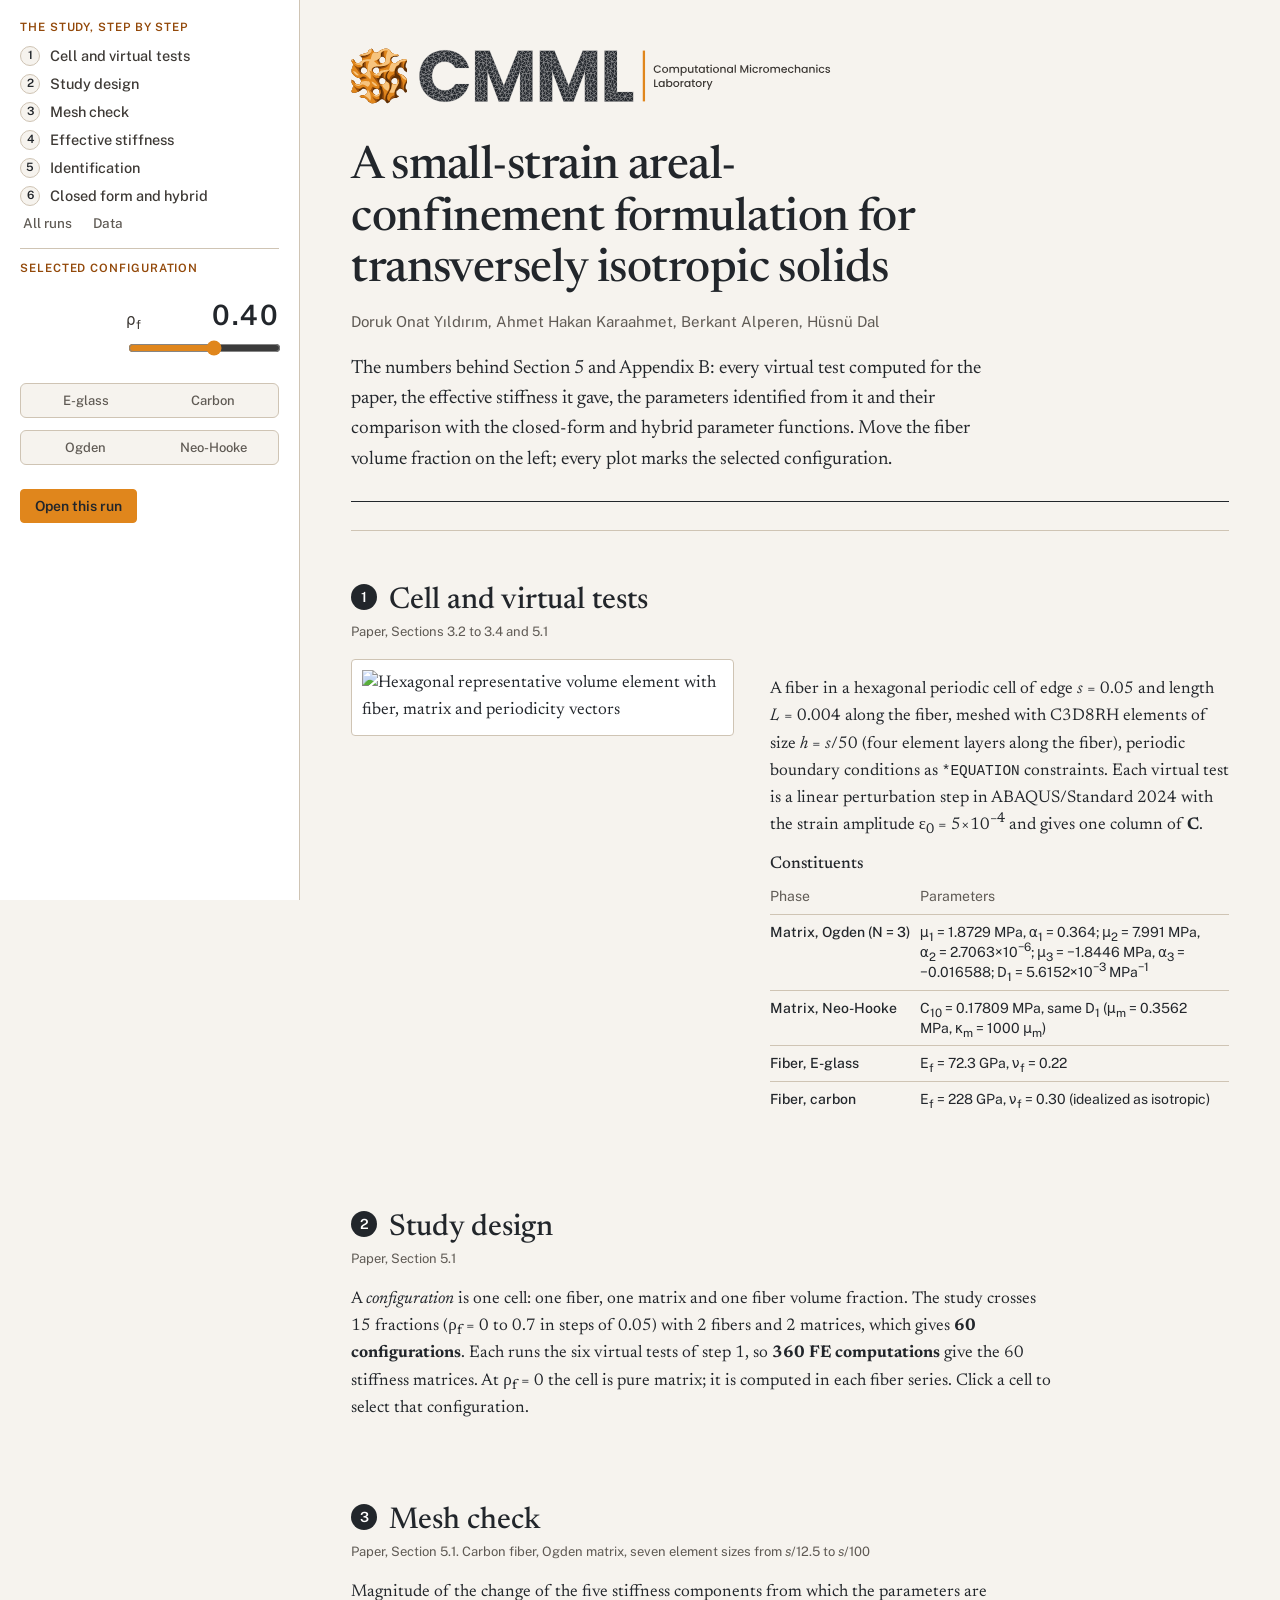
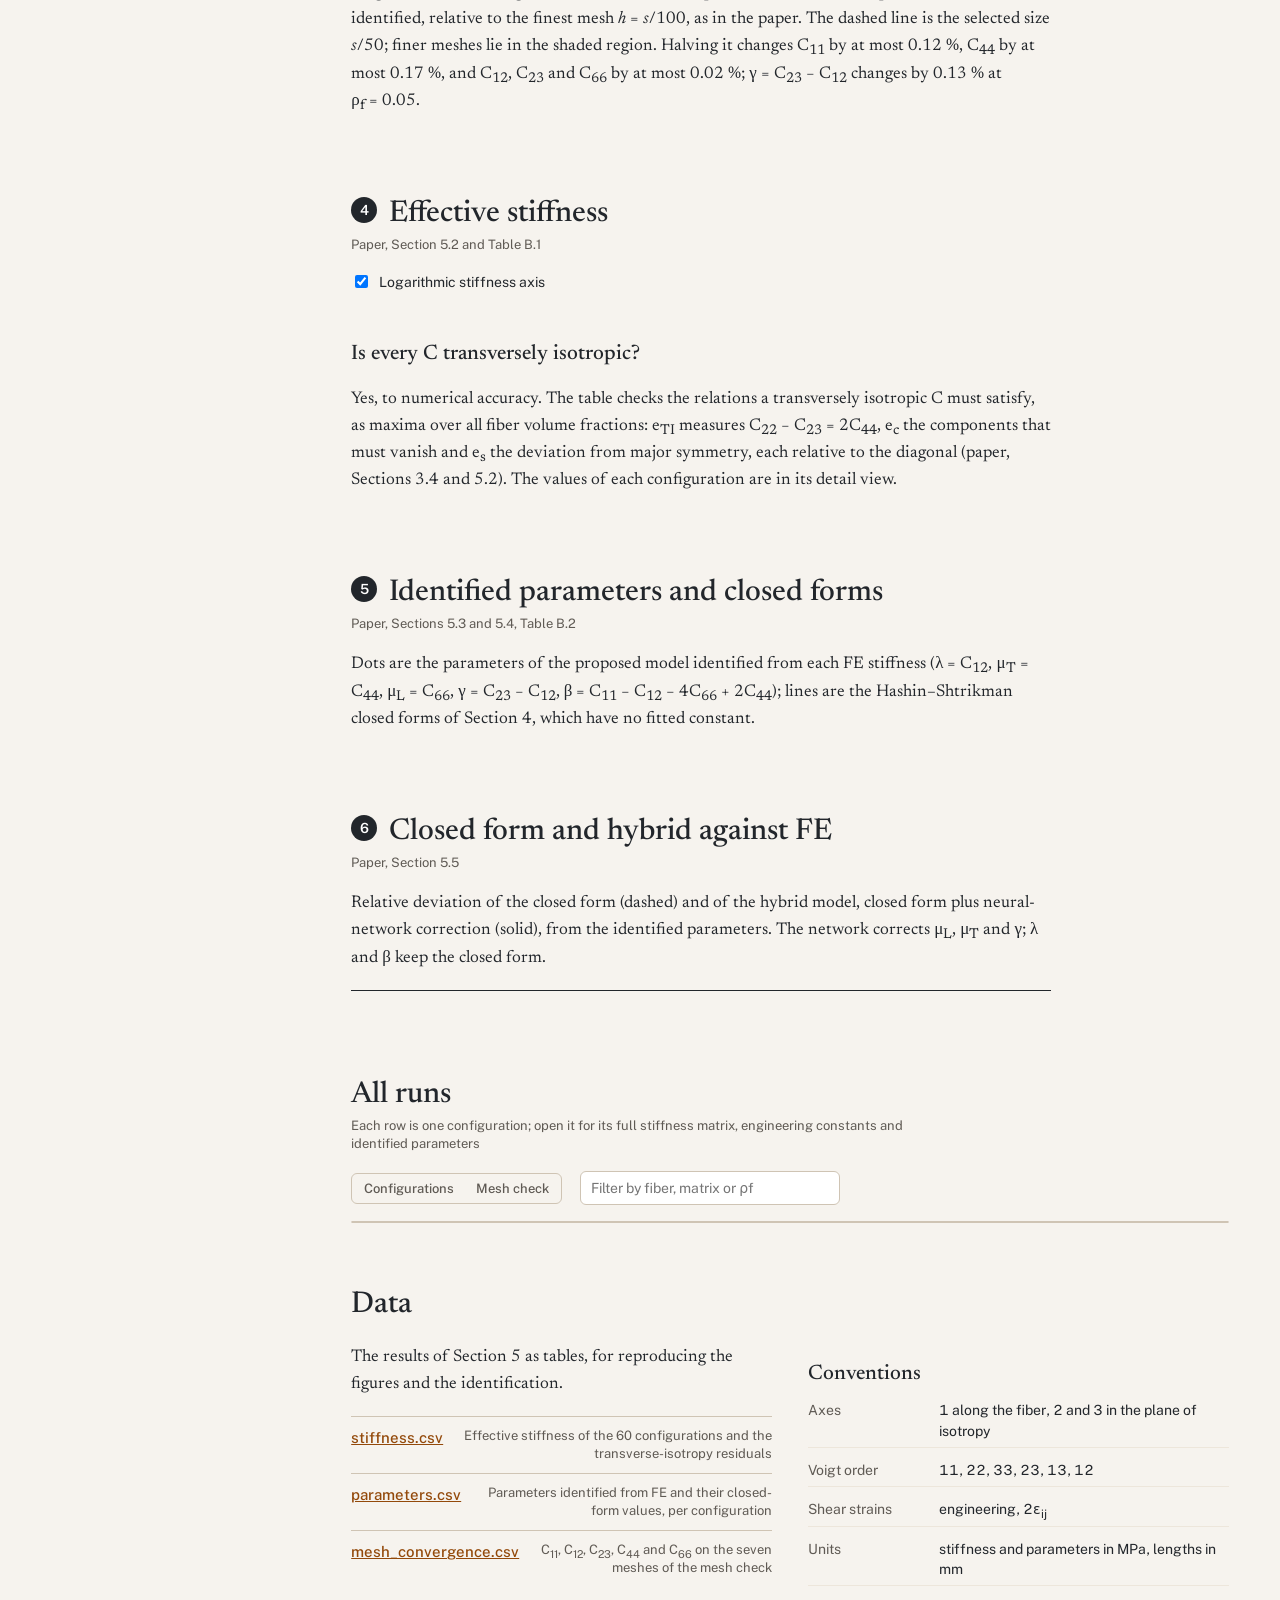
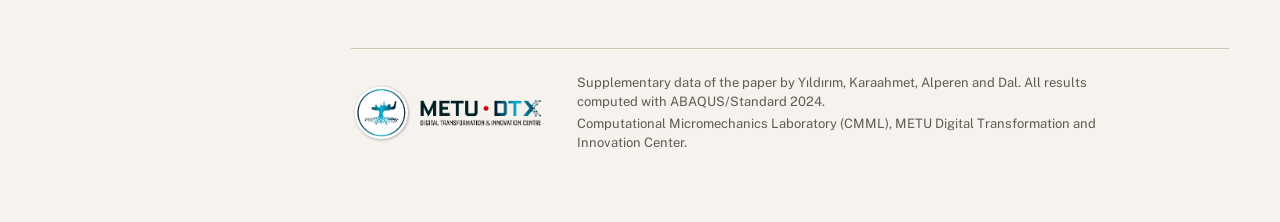
==== commit 9ee85fb0: "Deviation plots: closed form dashed, hybrid solid" ====
--- a/src/index.html
+++ b/src/index.html
@@ -143,7 +143,7 @@
   <section id="hybrid" aria-labelledby="h-hybrid">
     <h2 id="h-hybrid"><span class="num">6</span>Closed form and hybrid against FE</h2>
     <p class="sec-ref">Paper, Section 5.5</p>
-    <p>Relative deviation of the closed form (solid) and of the hybrid model, closed form plus neural-network correction (dashed), from the identified
+    <p>Relative deviation of the closed form (dashed) and of the hybrid model, closed form plus neural-network correction (solid), from the identified
       parameters. The network corrects &mu;<sub>L</sub>, &mu;<sub>T</sub> and &gamma;; &lambda; and &beta; keep the closed form.</p>
     <dl class="ledger gain" id="hybrid-gain"></dl>
     <div class="grid g3" id="dev-charts"></div>
